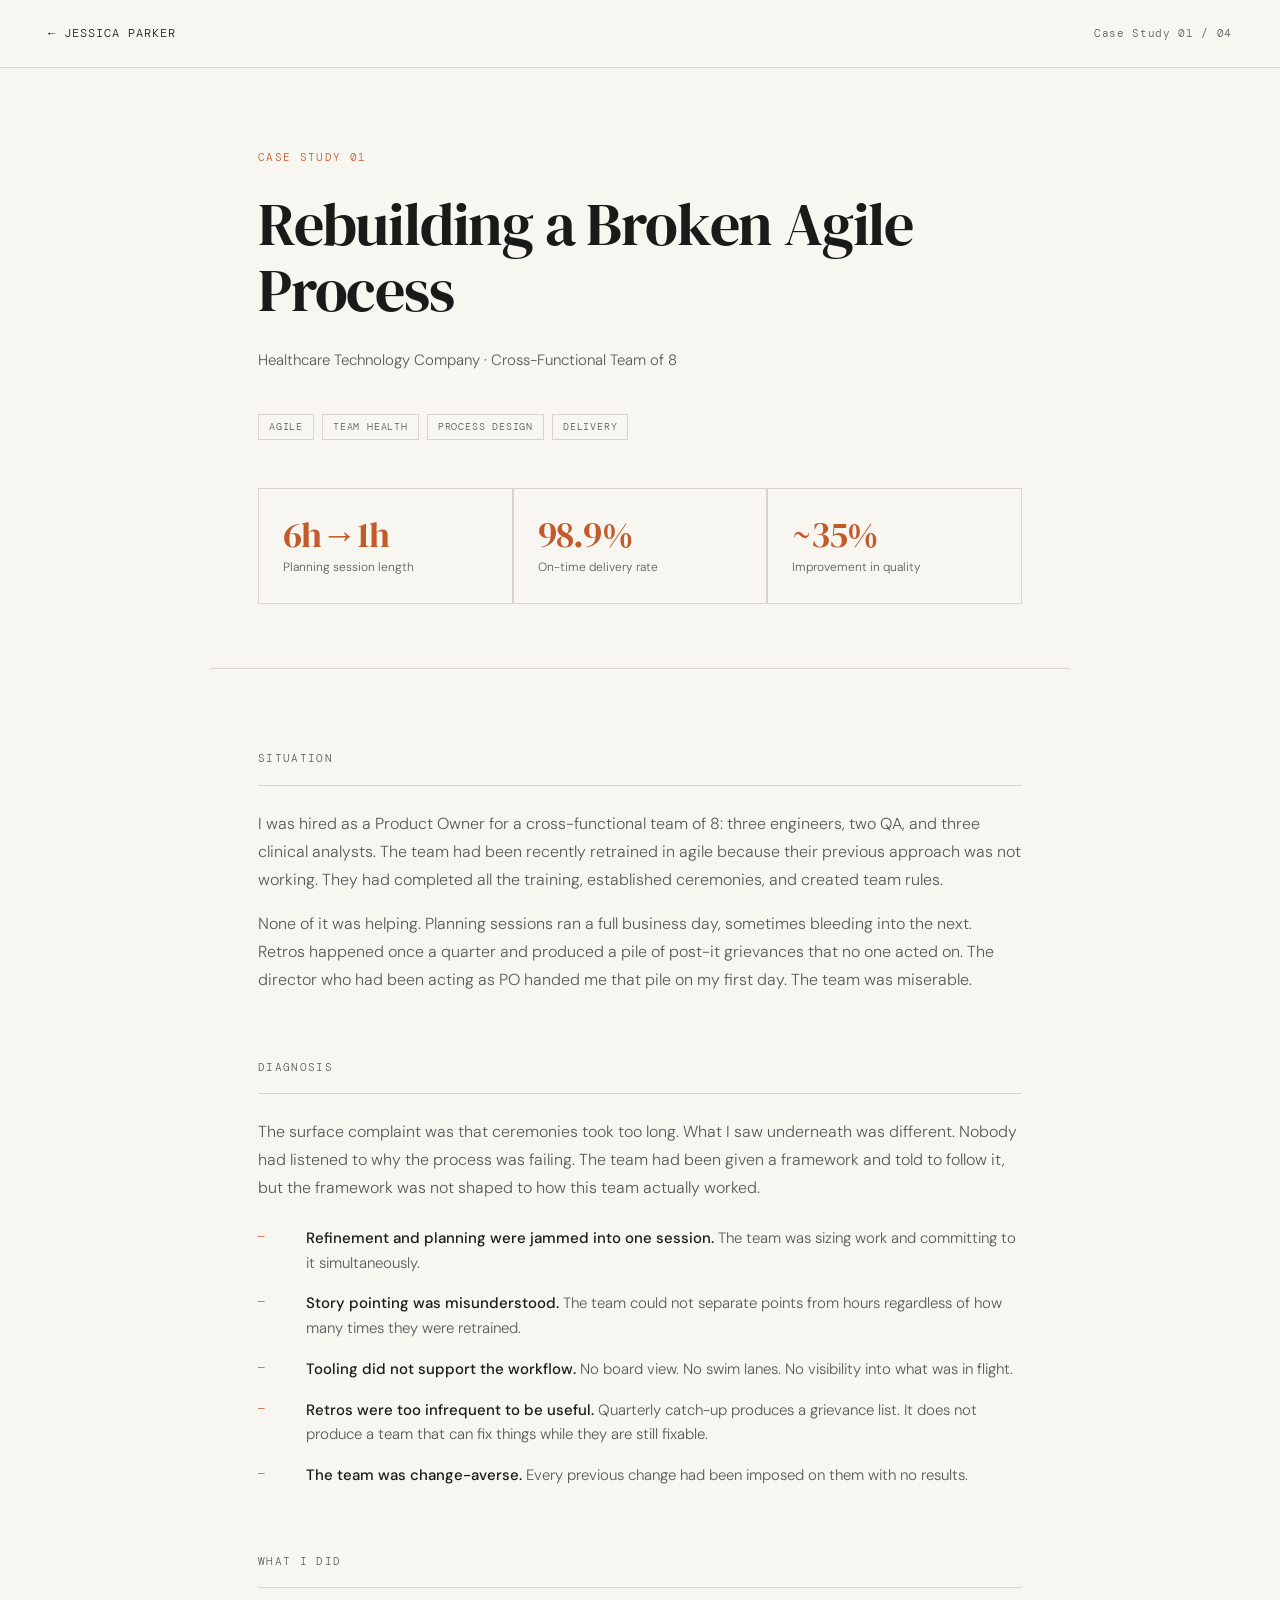
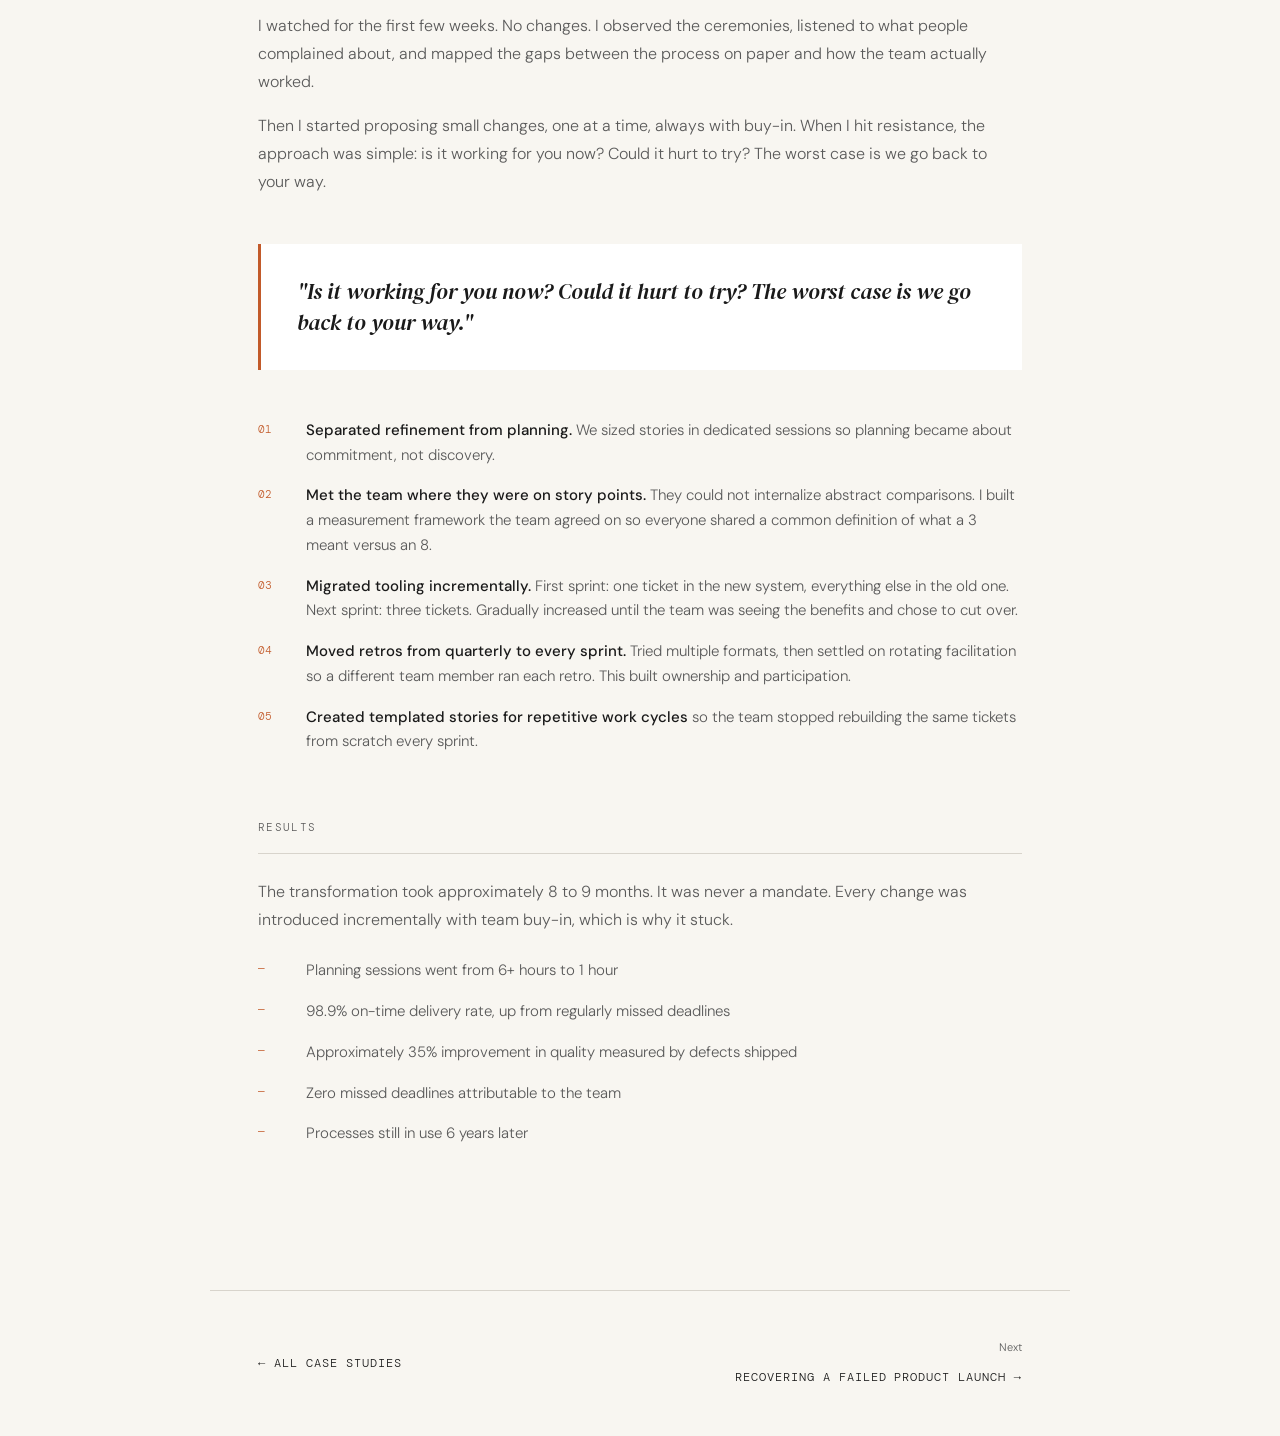
==== cases/agile.html @ 4a40141d "Rename agile.html to agile.html" ====
<!DOCTYPE html>
<html lang="en">
<head>
<meta charset="UTF-8">
<meta name="viewport" content="width=device-width, initial-scale=1.0">
<title>Rebuilding a Broken Agile Process — Jessica Parker</title>
<link rel="preconnect" href="https://fonts.googleapis.com">
<link href="https://fonts.googleapis.com/css2?family=DM+Serif+Display:ital@0;1&family=DM+Sans:wght@300;400;500&family=DM+Mono:wght@400;500&display=swap" rel="stylesheet">
<style>
  *, *::before, *::after { box-sizing: border-box; margin: 0; padding: 0; }
  :root {
    --ink: #1a1a1a;
    --ink-light: #5a5a5a;
    --paper: #f8f6f1;
    --rule: #d8d4cc;
    --accent: #c25a2a;
    --accent-light: #e8d4c8;
    --white: #ffffff;
  }
  html { font-size: 16px; scroll-behavior: smooth; }
  body { background: var(--paper); color: var(--ink); font-family: 'DM Sans', sans-serif; font-weight: 300; line-height: 1.6; -webkit-font-smoothing: antialiased; }

  nav {
    padding: 24px 48px;
    border-bottom: 1px solid var(--rule);
    display: flex;
    justify-content: space-between;
    align-items: center;
  }
  .nav-home {
    font-family: 'DM Mono', monospace;
    font-size: 12px;
    letter-spacing: 0.08em;
    text-transform: uppercase;
    color: var(--ink);
    text-decoration: none;
  }
  .nav-home:hover { color: var(--accent); }
  .nav-label {
    font-family: 'DM Mono', monospace;
    font-size: 11px;
    color: var(--ink-light);
    letter-spacing: 0.06em;
  }

  .case-header {
    max-width: 860px;
    margin: 0 auto;
    padding: 80px 48px 64px;
    border-bottom: 1px solid var(--rule);
  }
  .case-eyebrow {
    font-family: 'DM Mono', monospace;
    font-size: 11px;
    letter-spacing: 0.12em;
    text-transform: uppercase;
    color: var(--accent);
    margin-bottom: 24px;
  }
  h1 {
    font-family: 'DM Serif Display', serif;
    font-size: clamp(36px, 5vw, 60px);
    font-weight: 400;
    line-height: 1.1;
    letter-spacing: -0.02em;
    margin-bottom: 24px;
  }
  .case-context-line {
    font-size: 15px;
    color: var(--ink-light);
    margin-bottom: 40px;
  }
  .case-tags {
    display: flex;
    flex-wrap: wrap;
    gap: 8px;
    margin-bottom: 48px;
  }
  .tag {
    font-family: 'DM Mono', monospace;
    font-size: 10px;
    letter-spacing: 0.08em;
    text-transform: uppercase;
    padding: 4px 10px;
    border: 1px solid var(--rule);
    color: var(--ink-light);
  }
  .case-results-bar {
    display: grid;
    grid-template-columns: repeat(3, 1fr);
    gap: 2px;
    background: var(--rule);
    border: 1px solid var(--rule);
  }
  .result-item {
    background: var(--paper);
    padding: 28px 24px;
  }
  .result-number {
    font-family: 'DM Serif Display', serif;
    font-size: 36px;
    color: var(--accent);
    line-height: 1;
    margin-bottom: 6px;
    letter-spacing: -0.02em;
  }
  .result-label {
    font-size: 12px;
    color: var(--ink-light);
    line-height: 1.4;
  }

  .case-body {
    max-width: 860px;
    margin: 0 auto;
    padding: 80px 48px;
  }
  .case-section {
    margin-bottom: 64px;
  }
  .section-label {
    font-family: 'DM Mono', monospace;
    font-size: 11px;
    letter-spacing: 0.12em;
    text-transform: uppercase;
    color: var(--ink-light);
    margin-bottom: 24px;
    padding-bottom: 16px;
    border-bottom: 1px solid var(--rule);
  }
  h2 {
    font-family: 'DM Serif Display', serif;
    font-size: 28px;
    font-weight: 400;
    line-height: 1.2;
    letter-spacing: -0.01em;
    margin-bottom: 20px;
  }
  p { font-size: 16px; line-height: 1.75; color: var(--ink-light); }
  p + p { margin-top: 16px; }
  p strong { color: var(--ink); font-weight: 500; }

  .action-list {
    margin-top: 24px;
    display: flex;
    flex-direction: column;
    gap: 16px;
  }
  .action-item {
    display: grid;
    grid-template-columns: 32px 1fr;
    gap: 16px;
    align-items: start;
  }
  .action-marker {
    font-family: 'DM Mono', monospace;
    font-size: 11px;
    color: var(--accent);
    padding-top: 3px;
  }
  .action-text {
    font-size: 15px;
    line-height: 1.65;
    color: var(--ink-light);
  }
  .action-text strong { color: var(--ink); font-weight: 500; }

  .pullquote {
    margin: 48px 0;
    padding: 32px 36px;
    border-left: 3px solid var(--accent);
    background: var(--white);
  }
  .pullquote p {
    font-family: 'DM Serif Display', serif;
    font-size: 22px;
    font-weight: 400;
    line-height: 1.4;
    color: var(--ink);
    font-style: italic;
  }

  .nav-footer {
    border-top: 1px solid var(--rule);
    padding: 48px;
    max-width: 860px;
    margin: 0 auto;
    display: flex;
    justify-content: space-between;
    align-items: center;
    flex-wrap: wrap;
    gap: 24px;
  }
  .nav-footer a {
    font-family: 'DM Mono', monospace;
    font-size: 12px;
    letter-spacing: 0.08em;
    text-transform: uppercase;
    color: var(--ink);
    text-decoration: none;
  }
  .nav-footer a:hover { color: var(--accent); }
  .nav-next { text-align: right; }
  .nav-next-label { font-size: 11px; color: var(--ink-light); display: block; margin-bottom: 6px; }

  @media (max-width: 768px) {
    nav, .case-header, .case-body, .nav-footer { padding-left: 24px; padding-right: 24px; }
    .case-results-bar { grid-template-columns: 1fr; }
  }
</style>
</head>
<body>

<nav>
  <a href="../index.html" class="nav-home">← Jessica Parker</a>
  <span class="nav-label">Case Study 01 / 04</span>
</nav>

<div class="case-header">
  <p class="case-eyebrow">Case Study 01</p>
  <h1>Rebuilding a Broken Agile Process</h1>
  <p class="case-context-line">Healthcare Technology Company · Cross-Functional Team of 8</p>
  <div class="case-tags">
    <span class="tag">Agile</span>
    <span class="tag">Team Health</span>
    <span class="tag">Process Design</span>
    <span class="tag">Delivery</span>
  </div>
  <div class="case-results-bar">
    <div class="result-item">
      <div class="result-number">6h→1h</div>
      <div class="result-label">Planning session length</div>
    </div>
    <div class="result-item">
      <div class="result-number">98.9%</div>
      <div class="result-label">On-time delivery rate</div>
    </div>
    <div class="result-item">
      <div class="result-number">~35%</div>
      <div class="result-label">Improvement in quality</div>
    </div>
  </div>
</div>

<div class="case-body">

  <div class="case-section">
    <p class="section-label">Situation</p>
    <p>I was hired as a Product Owner for a cross-functional team of 8: three engineers, two QA, and three clinical analysts. The team had been recently retrained in agile because their previous approach was not working. They had completed all the training, established ceremonies, and created team rules.</p>
    <p>None of it was helping. Planning sessions ran a full business day, sometimes bleeding into the next. Retros happened once a quarter and produced a pile of post-it grievances that no one acted on. The director who had been acting as PO handed me that pile on my first day. The team was miserable.</p>
  </div>

  <div class="case-section">
    <p class="section-label">Diagnosis</p>
    <p>The surface complaint was that ceremonies took too long. What I saw underneath was different. Nobody had listened to why the process was failing. The team had been given a framework and told to follow it, but the framework was not shaped to how this team actually worked.</p>
    <div class="action-list">
      <div class="action-item">
        <span class="action-marker">—</span>
        <span class="action-text"><strong>Refinement and planning were jammed into one session.</strong> The team was sizing work and committing to it simultaneously.</span>
      </div>
      <div class="action-item">
        <span class="action-marker">—</span>
        <span class="action-text"><strong>Story pointing was misunderstood.</strong> The team could not separate points from hours regardless of how many times they were retrained.</span>
      </div>
      <div class="action-item">
        <span class="action-marker">—</span>
        <span class="action-text"><strong>Tooling did not support the workflow.</strong> No board view. No swim lanes. No visibility into what was in flight.</span>
      </div>
      <div class="action-item">
        <span class="action-marker">—</span>
        <span class="action-text"><strong>Retros were too infrequent to be useful.</strong> Quarterly catch-up produces a grievance list. It does not produce a team that can fix things while they are still fixable.</span>
      </div>
      <div class="action-item">
        <span class="action-marker">—</span>
        <span class="action-text"><strong>The team was change-averse.</strong> Every previous change had been imposed on them with no results.</span>
      </div>
    </div>
  </div>

  <div class="case-section">
    <p class="section-label">What I Did</p>
    <p>I watched for the first few weeks. No changes. I observed the ceremonies, listened to what people complained about, and mapped the gaps between the process on paper and how the team actually worked.</p>
    <p>Then I started proposing small changes, one at a time, always with buy-in. When I hit resistance, the approach was simple: is it working for you now? Could it hurt to try? The worst case is we go back to your way.</p>

    <div class="pullquote">
      <p>"Is it working for you now? Could it hurt to try? The worst case is we go back to your way."</p>
    </div>

    <div class="action-list">
      <div class="action-item">
        <span class="action-marker">01</span>
        <span class="action-text"><strong>Separated refinement from planning.</strong> We sized stories in dedicated sessions so planning became about commitment, not discovery.</span>
      </div>
      <div class="action-item">
        <span class="action-marker">02</span>
        <span class="action-text"><strong>Met the team where they were on story points.</strong> They could not internalize abstract comparisons. I built a measurement framework the team agreed on so everyone shared a common definition of what a 3 meant versus an 8.</span>
      </div>
      <div class="action-item">
        <span class="action-marker">03</span>
        <span class="action-text"><strong>Migrated tooling incrementally.</strong> First sprint: one ticket in the new system, everything else in the old one. Next sprint: three tickets. Gradually increased until the team was seeing the benefits and chose to cut over.</span>
      </div>
      <div class="action-item">
        <span class="action-marker">04</span>
        <span class="action-text"><strong>Moved retros from quarterly to every sprint.</strong> Tried multiple formats, then settled on rotating facilitation so a different team member ran each retro. This built ownership and participation.</span>
      </div>
      <div class="action-item">
        <span class="action-marker">05</span>
        <span class="action-text"><strong>Created templated stories for repetitive work cycles</strong> so the team stopped rebuilding the same tickets from scratch every sprint.</span>
      </div>
    </div>
  </div>

  <div class="case-section">
    <p class="section-label">Results</p>
    <p>The transformation took approximately 8 to 9 months. It was never a mandate. Every change was introduced incrementally with team buy-in, which is why it stuck.</p>
    <div class="action-list">
      <div class="action-item">
        <span class="action-marker">—</span>
        <span class="action-text">Planning sessions went from 6+ hours to 1 hour</span>
      </div>
      <div class="action-item">
        <span class="action-marker">—</span>
        <span class="action-text">98.9% on-time delivery rate, up from regularly missed deadlines</span>
      </div>
      <div class="action-item">
        <span class="action-marker">—</span>
        <span class="action-text">Approximately 35% improvement in quality measured by defects shipped</span>
      </div>
      <div class="action-item">
        <span class="action-marker">—</span>
        <span class="action-text">Zero missed deadlines attributable to the team</span>
      </div>
      <div class="action-item">
        <span class="action-marker">—</span>
        <span class="action-text">Processes still in use 6 years later</span>
      </div>
    </div>
  </div>

</div>

<div class="nav-footer">
  <a href="../index.html">← All Case Studies</a>
  <div class="nav-next">
    <span class="nav-next-label">Next</span>
    <a href="launch.html">Recovering a Failed Product Launch →</a>
  </div>
</div>

</body>
</html>
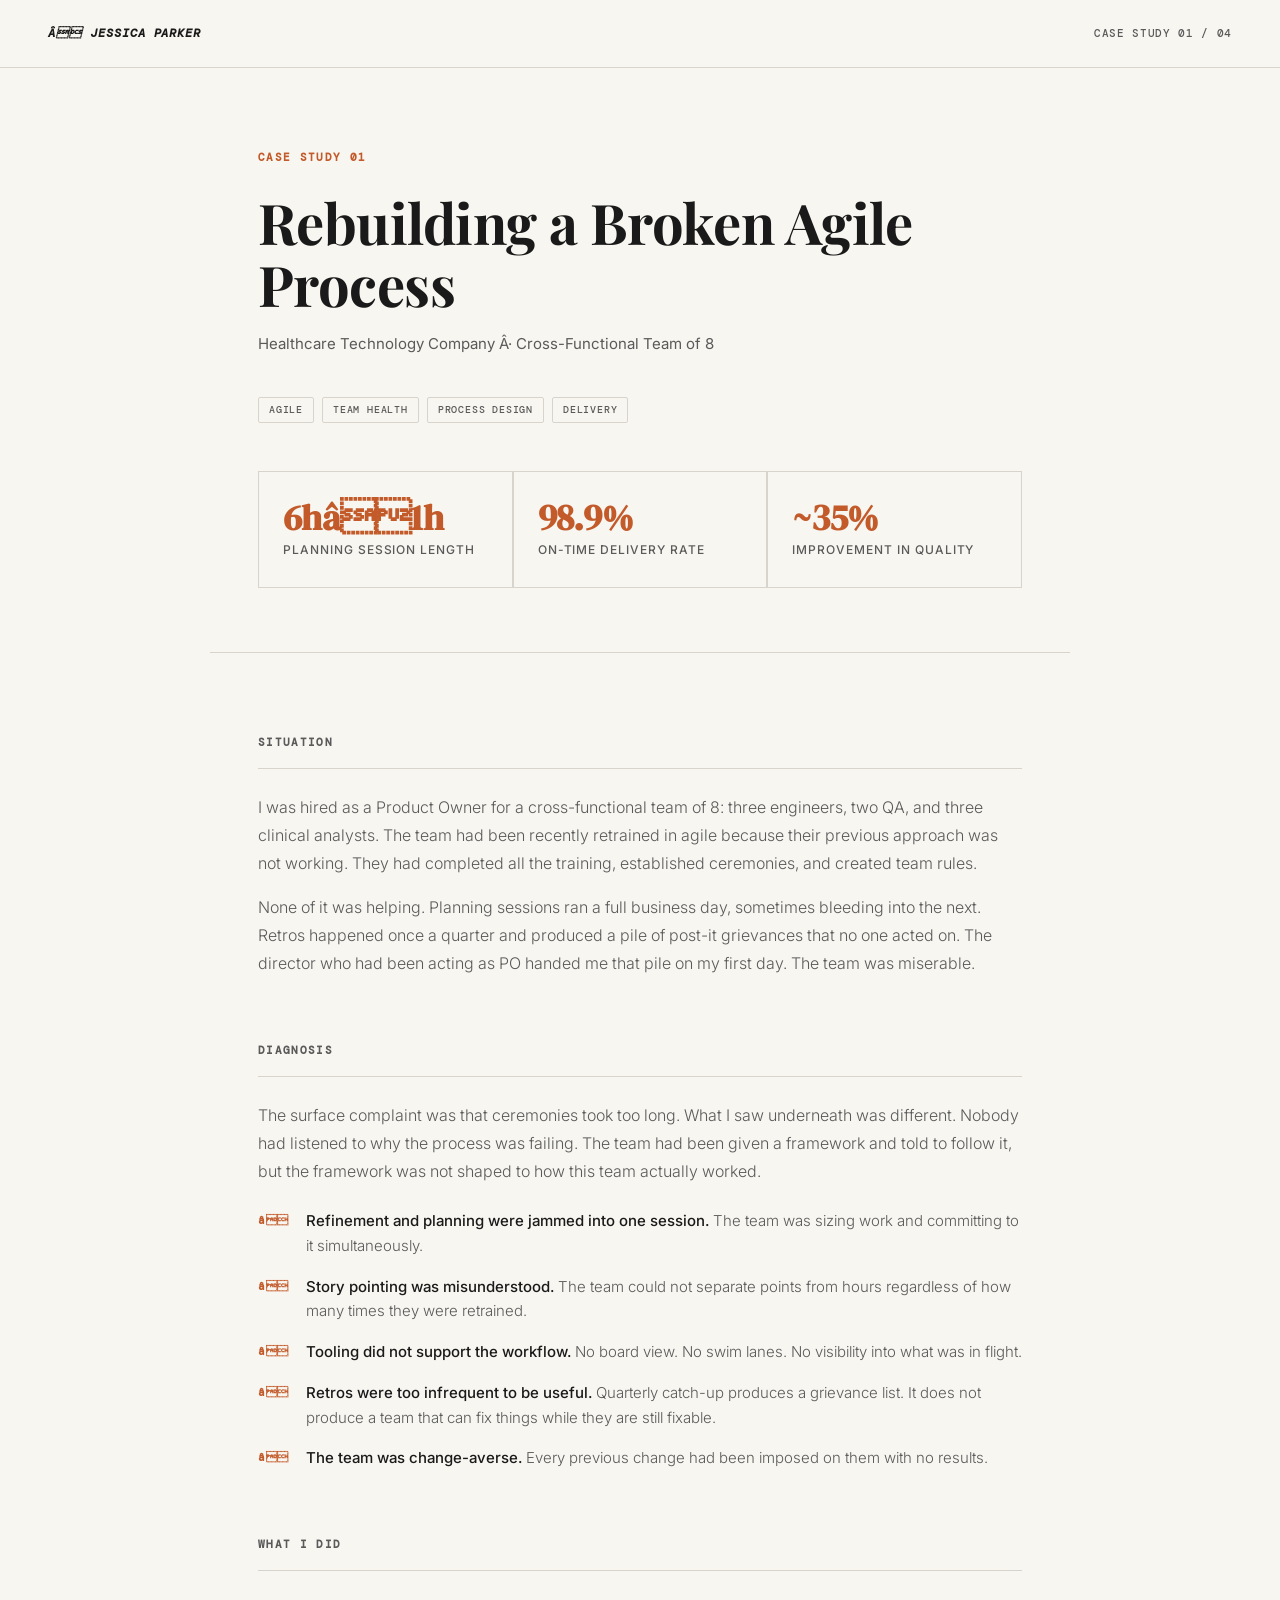
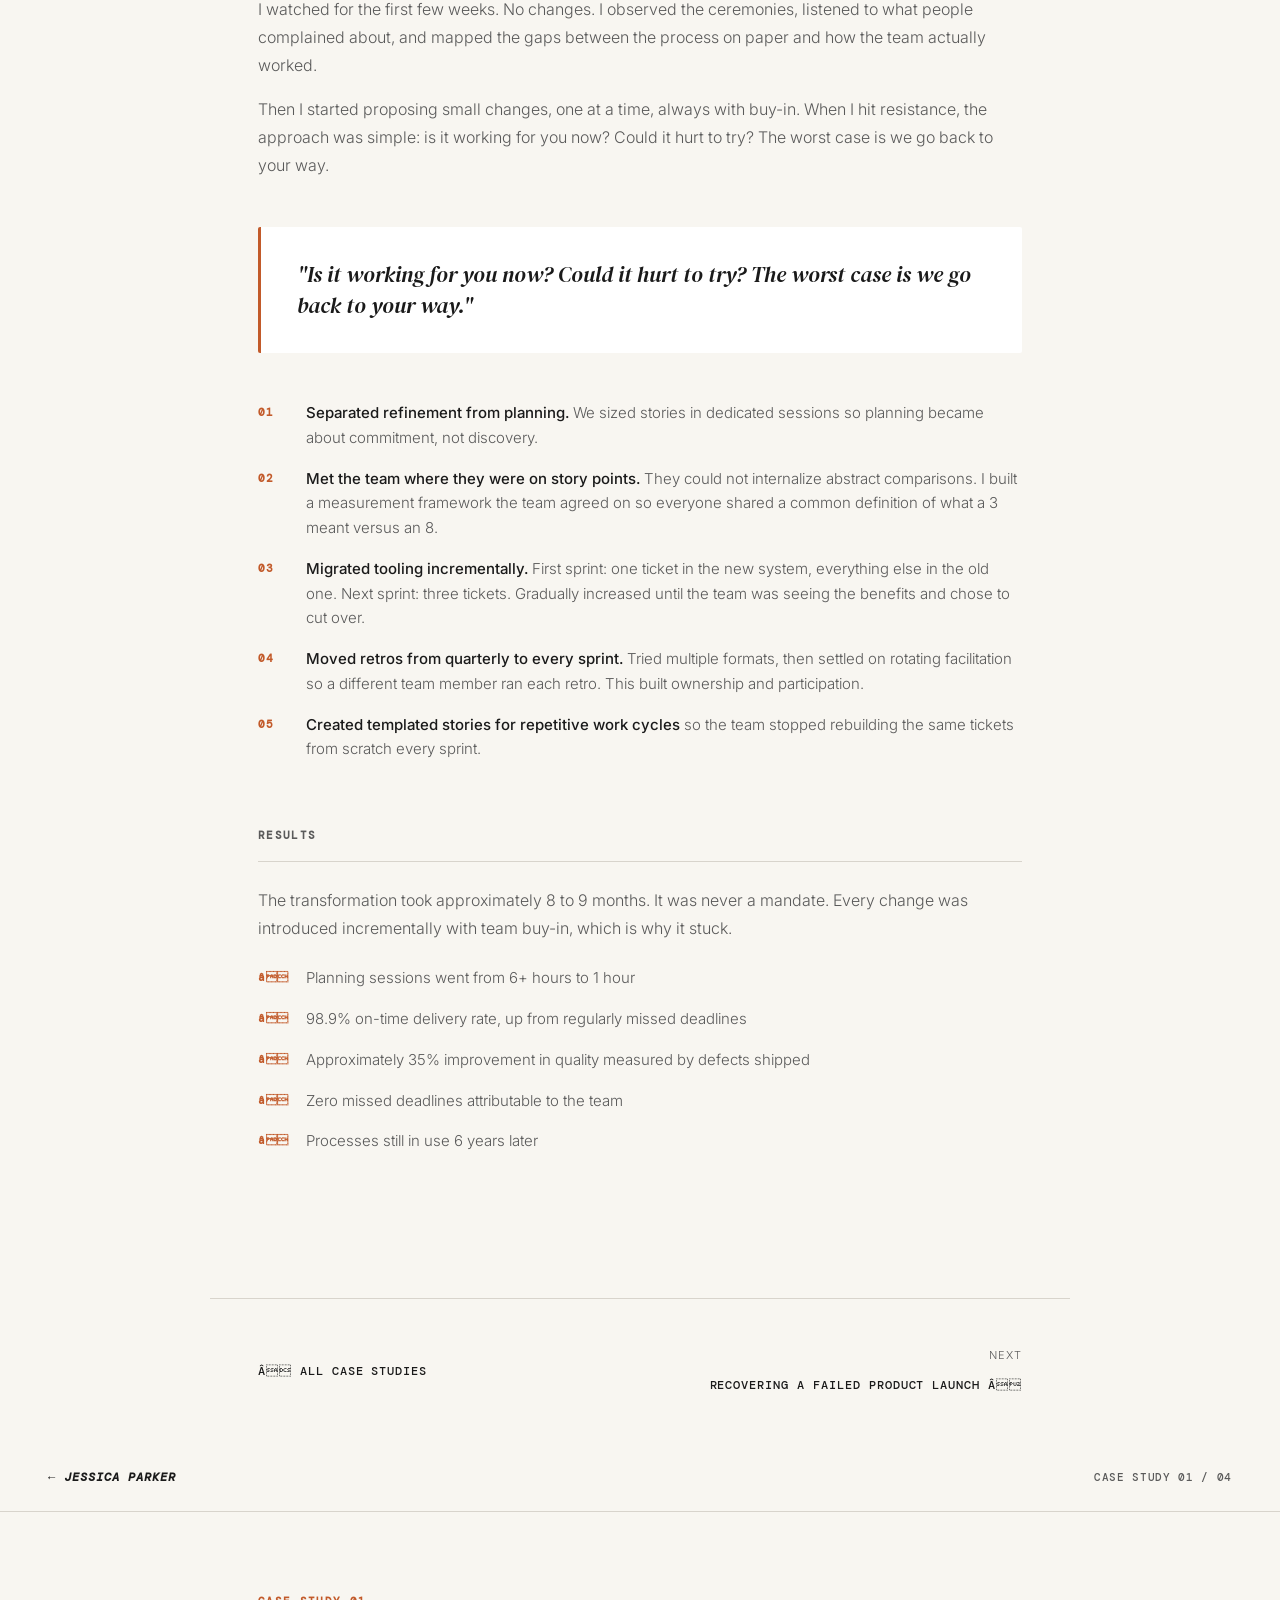
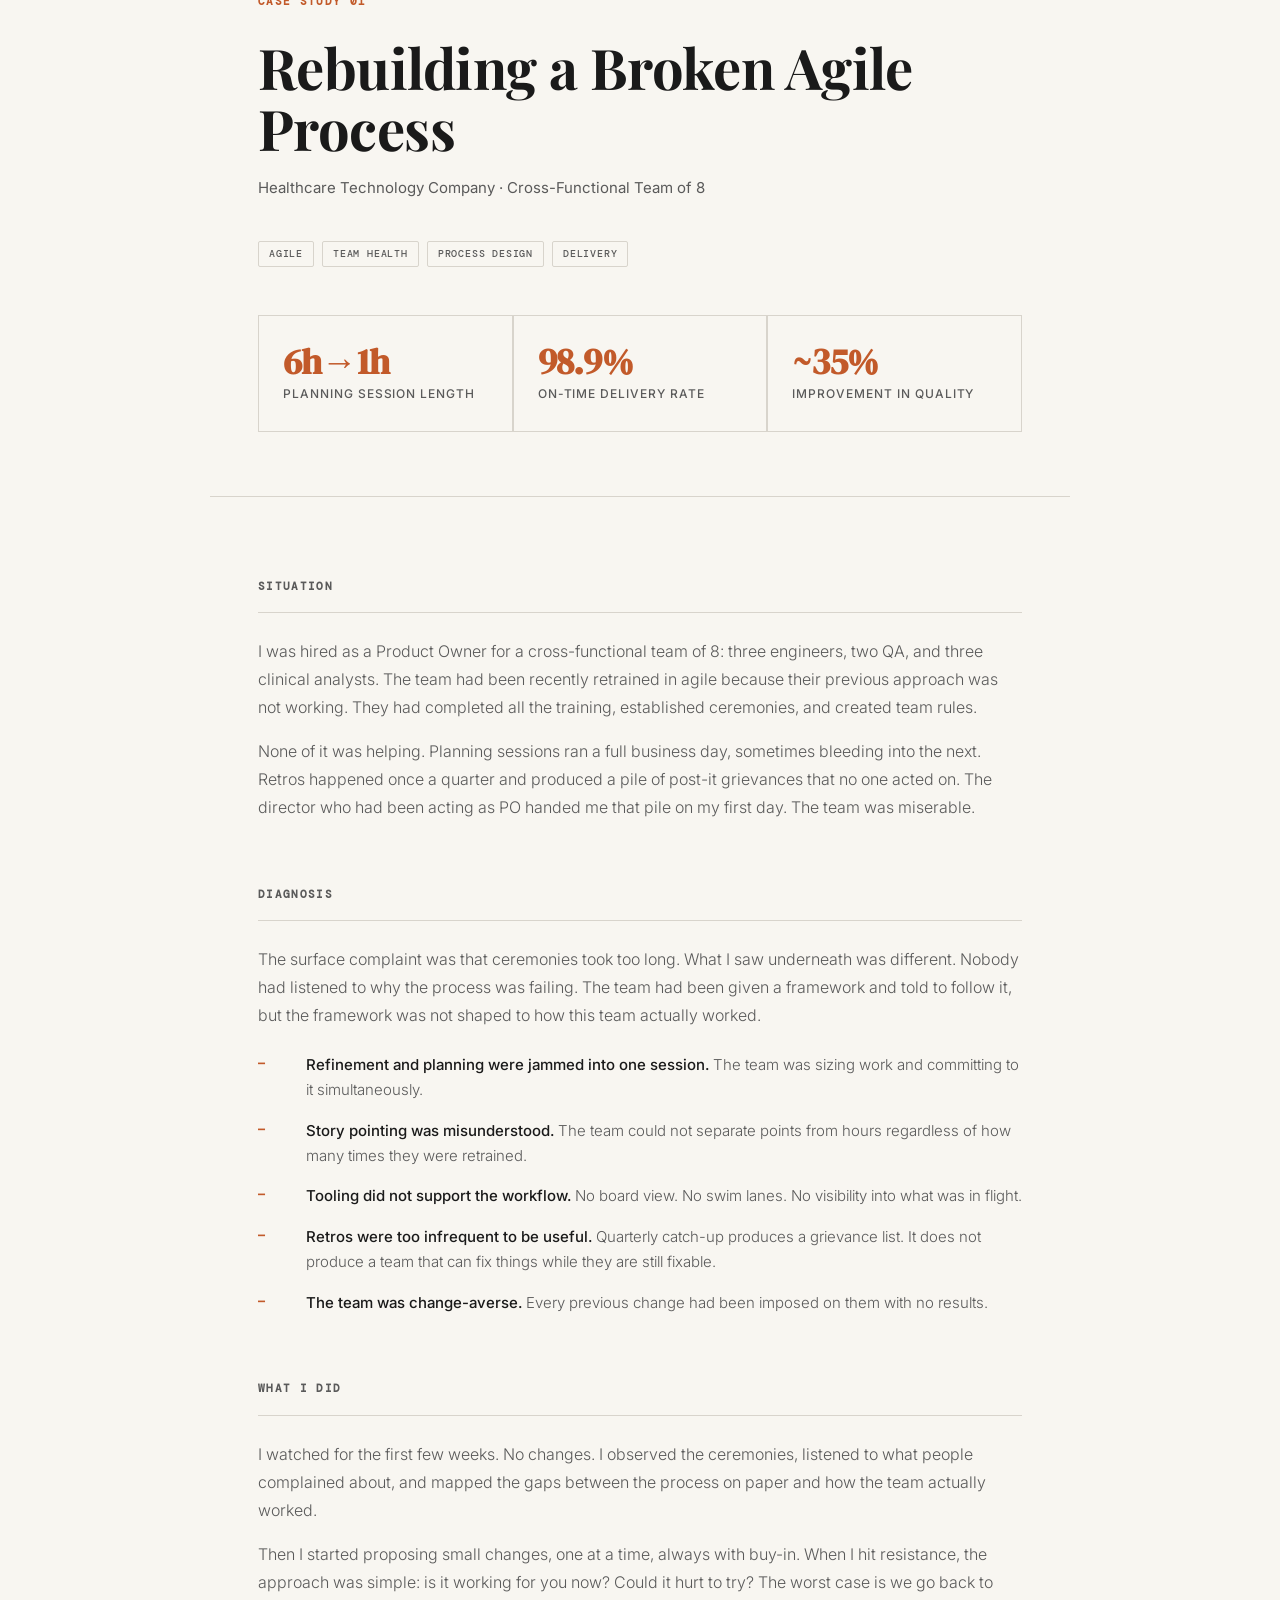
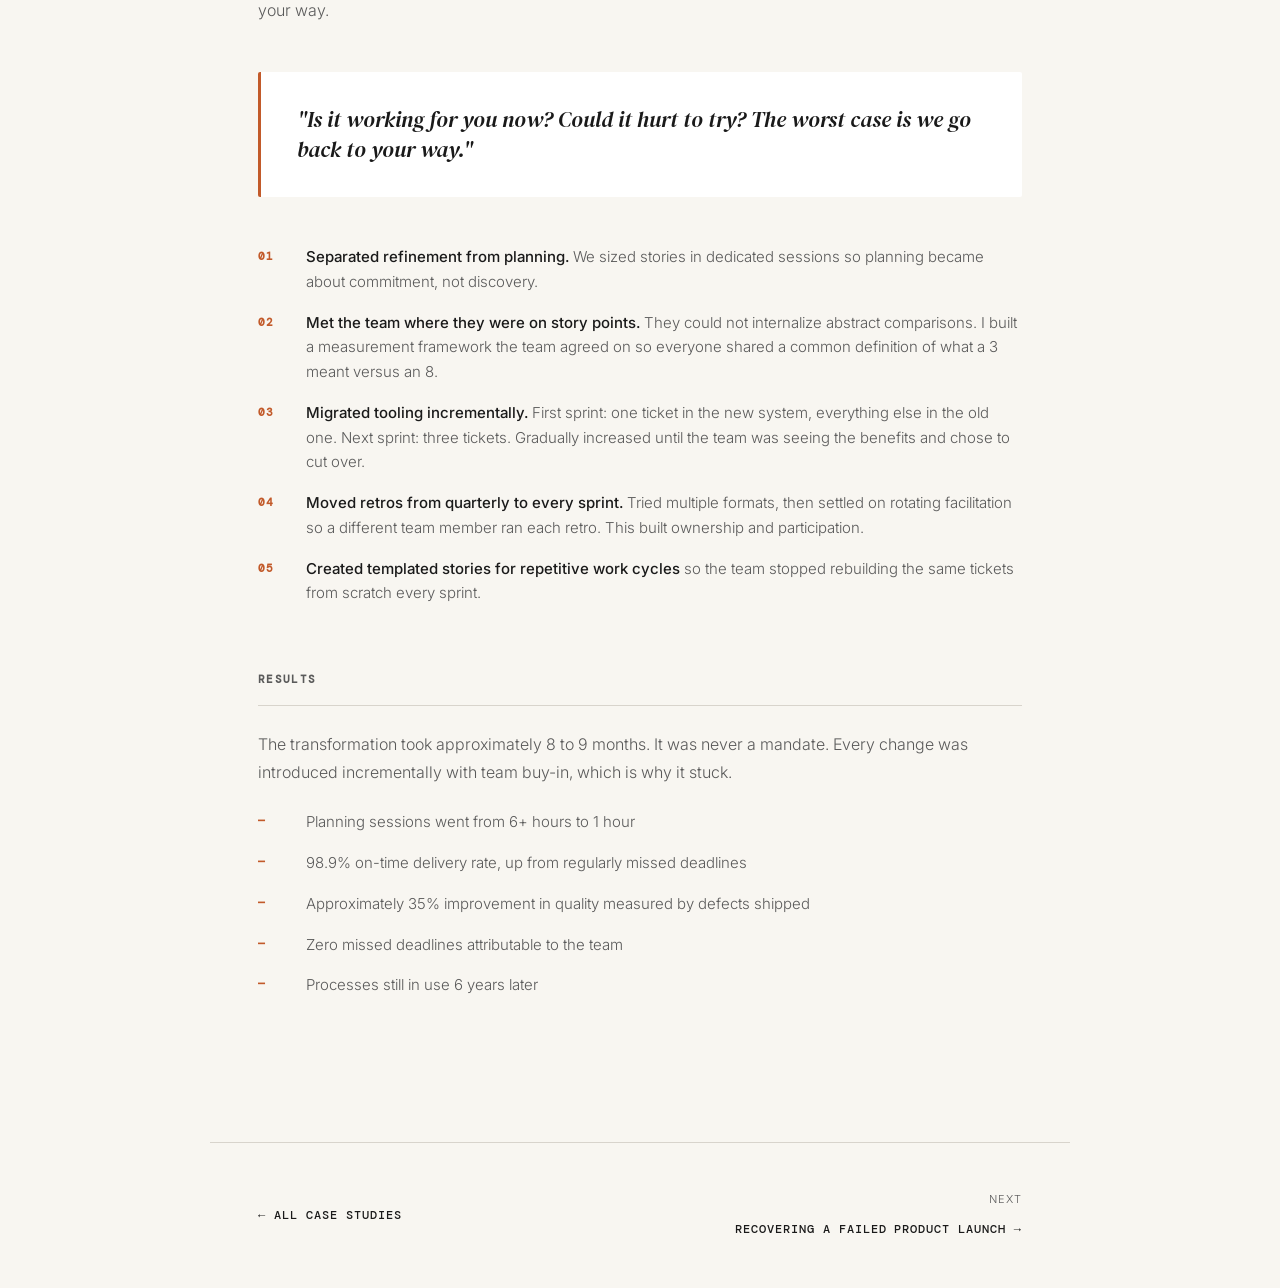
==== commit 4267bd42: "Link cases/agile.html to shared style.css Updated the agile case study HTML with new content and str" ====
--- a/cases/agile.html
+++ b/cases/agile.html
@@ -1,3 +1,154 @@
+<!DOCTYPE html>
+<html lang="en">
+<head>
+<meta charset="UTF-8">
+<meta name="viewport" content="width=device-width, initial-scale=1.0">
+<title>Rebuilding a Broken Agile Process â Jessica Parker</title>
+<link rel="preconnect" href="https://fonts.googleapis.com">
+<link rel="stylesheet" href="https://fonts.googleapis.com/css2?family=Playfair+Display:ital,wght@0,400;0,500;0,600;0,700;0,800;1,400;1,700&family=Inter:wght@300;400;500;600&family=DM+Mono:wght@400;500&display=swap">
+<link rel="stylesheet" href="../style.css">
+
+</head>
+<body>
+
+<nav>
+  <a href="../index.html" class="nav-home">â Jessica Parker</a>
+  <span class="nav-label">Case Study 01 / 04</span>
+</nav>
+
+<div class="case-header">
+  <p class="case-eyebrow">Case Study 01</p>
+  <h1>Rebuilding a Broken Agile Process</h1>
+  <p class="case-context-line">Healthcare Technology Company Â· Cross-Functional Team of 8</p>
+  <div class="case-tags">
+    <span class="tag">Agile</span>
+    <span class="tag">Team Health</span>
+    <span class="tag">Process Design</span>
+    <span class="tag">Delivery</span>
+  </div>
+  <div class="case-results-bar">
+    <div class="result-item">
+      <div class="result-number">6hâ1h</div>
+      <div class="result-label">Planning session length</div>
+    </div>
+    <div class="result-item">
+      <div class="result-number">98.9%</div>
+      <div class="result-label">On-time delivery rate</div>
+    </div>
+    <div class="result-item">
+      <div class="result-number">~35%</div>
+      <div class="result-label">Improvement in quality</div>
+    </div>
+  </div>
+</div>
+
+<div class="case-body">
+
+  <div class="case-section">
+    <p class="section-label">Situation</p>
+    <p>I was hired as a Product Owner for a cross-functional team of 8: three engineers, two QA, and three clinical analysts. The team had been recently retrained in agile because their previous approach was not working. They had completed all the training, established ceremonies, and created team rules.</p>
+    <p>None of it was helping. Planning sessions ran a full business day, sometimes bleeding into the next. Retros happened once a quarter and produced a pile of post-it grievances that no one acted on. The director who had been acting as PO handed me that pile on my first day. The team was miserable.</p>
+  </div>
+
+  <div class="case-section">
+    <p class="section-label">Diagnosis</p>
+    <p>The surface complaint was that ceremonies took too long. What I saw underneath was different. Nobody had listened to why the process was failing. The team had been given a framework and told to follow it, but the framework was not shaped to how this team actually worked.</p>
+    <div class="action-list">
+      <div class="action-item">
+        <span class="action-marker">â</span>
+        <span class="action-text"><strong>Refinement and planning were jammed into one session.</strong> The team was sizing work and committing to it simultaneously.</span>
+      </div>
+      <div class="action-item">
+        <span class="action-marker">â</span>
+        <span class="action-text"><strong>Story pointing was misunderstood.</strong> The team could not separate points from hours regardless of how many times they were retrained.</span>
+      </div>
+      <div class="action-item">
+        <span class="action-marker">â</span>
+        <span class="action-text"><strong>Tooling did not support the workflow.</strong> No board view. No swim lanes. No visibility into what was in flight.</span>
+      </div>
+      <div class="action-item">
+        <span class="action-marker">â</span>
+        <span class="action-text"><strong>Retros were too infrequent to be useful.</strong> Quarterly catch-up produces a grievance list. It does not produce a team that can fix things while they are still fixable.</span>
+      </div>
+      <div class="action-item">
+        <span class="action-marker">â</span>
+        <span class="action-text"><strong>The team was change-averse.</strong> Every previous change had been imposed on them with no results.</span>
+      </div>
+    </div>
+  </div>
+
+  <div class="case-section">
+    <p class="section-label">What I Did</p>
+    <p>I watched for the first few weeks. No changes. I observed the ceremonies, listened to what people complained about, and mapped the gaps between the process on paper and how the team actually worked.</p>
+    <p>Then I started proposing small changes, one at a time, always with buy-in. When I hit resistance, the approach was simple: is it working for you now? Could it hurt to try? The worst case is we go back to your way.</p>
+
+    <div class="pullquote">
+      <p>"Is it working for you now? Could it hurt to try? The worst case is we go back to your way."</p>
+    </div>
+
+    <div class="action-list">
+      <div class="action-item">
+        <span class="action-marker">01</span>
+        <span class="action-text"><strong>Separated refinement from planning.</strong> We sized stories in dedicated sessions so planning became about commitment, not discovery.</span>
+      </div>
+      <div class="action-item">
+        <span class="action-marker">02</span>
+        <span class="action-text"><strong>Met the team where they were on story points.</strong> They could not internalize abstract comparisons. I built a measurement framework the team agreed on so everyone shared a common definition of what a 3 meant versus an 8.</span>
+      </div>
+      <div class="action-item">
+        <span class="action-marker">03</span>
+        <span class="action-text"><strong>Migrated tooling incrementally.</strong> First sprint: one ticket in the new system, everything else in the old one. Next sprint: three tickets. Gradually increased until the team was seeing the benefits and chose to cut over.</span>
+      </div>
+      <div class="action-item">
+        <span class="action-marker">04</span>
+        <span class="action-text"><strong>Moved retros from quarterly to every sprint.</strong> Tried multiple formats, then settled on rotating facilitation so a different team member ran each retro. This built ownership and participation.</span>
+      </div>
+      <div class="action-item">
+        <span class="action-marker">05</span>
+        <span class="action-text"><strong>Created templated stories for repetitive work cycles</strong> so the team stopped rebuilding the same tickets from scratch every sprint.</span>
+      </div>
+    </div>
+  </div>
+
+  <div class="case-section">
+    <p class="section-label">Results</p>
+    <p>The transformation took approximately 8 to 9 months. It was never a mandate. Every change was introduced incrementally with team buy-in, which is why it stuck.</p>
+    <div class="action-list">
+      <div class="action-item">
+        <span class="action-marker">â</span>
+        <span class="action-text">Planning sessions went from 6+ hours to 1 hour</span>
+      </div>
+      <div class="action-item">
+        <span class="action-marker">â</span>
+        <span class="action-text">98.9% on-time delivery rate, up from regularly missed deadlines</span>
+      </div>
+      <div class="action-item">
+        <span class="action-marker">â</span>
+        <span class="action-text">Approximately 35% improvement in quality measured by defects shipped</span>
+      </div>
+      <div class="action-item">
+        <span class="action-marker">â</span>
+        <span class="action-text">Zero missed deadlines attributable to the team</span>
+      </div>
+      <div class="action-item">
+        <span class="action-marker">â</span>
+        <span class="action-text">Processes still in use 6 years later</span>
+      </div>
+    </div>
+  </div>
+
+</div>
+
+<div class="nav-footer">
+  <a href="../index.html">â All Case Studies</a>
+  <div class="nav-next">
+    <span class="nav-next-label">Next</span>
+    <a href="launch.html">Recovering a Failed Product Launch â</a>
+  </div>
+</div>
+
+</body>
+</html>
 <!DOCTYPE html>
 <html lang="en">
 <head>
--- a/style.css
+++ b/style.css
@@ -0,0 +1,354 @@
+/* ================================================
+   Jessica Parker Portfolio — Shared Stylesheet
+   Styled to match jparkerpm.com
+   ================================================ */
+
+*, *::before, *::after { box-sizing: border-box; margin: 0; padding: 0; }
+
+:root {
+  --font-heading: 'Playfair Display', serif;
+  --font-body: 'Inter', sans-serif;
+  --font-mono: 'DM Mono', monospace;
+  --ink: hsl(20, 28%, 13%);
+  --ink-light: hsl(25, 18%, 38%);
+  --paper: hsl(36, 55%, 96%);
+  --card: hsl(38, 50%, 94%);
+  --rule: hsl(30, 28%, 80%);
+  --accent: hsl(16, 88%, 52%);
+  --accent-light: hsl(34, 42%, 91%);
+  --white: hsl(38, 60%, 98%);
+}
+
+html { font-size: 16px; scroll-behavior: smooth; }
+
+body {
+  background-color: var(--paper);
+  background-image:
+    radial-gradient(80% 60% at 15% 0%, rgba(240, 82, 25, 0.08), transparent 60%),
+    radial-gradient(70% 50% at 100% 30%, rgba(235, 208, 173, 0.35), transparent 65%),
+    radial-gradient(60% 40% at 50% 100%, rgba(201, 171, 156, 0.18), transparent 70%);
+  background-attachment: fixed;
+  color: var(--ink);
+  font-family: var(--font-body);
+  font-weight: 400;
+  line-height: 1.6;
+  -webkit-font-smoothing: antialiased;
+}
+
+/* ---- NAVIGATION ---- */
+nav {
+  padding: 24px 48px;
+  border-bottom: 1px solid var(--rule);
+  display: flex;
+  justify-content: space-between;
+  align-items: center;
+}
+
+.nav-home {
+  font-family: var(--font-heading);
+  font-size: 1rem;
+  font-weight: 700;
+  font-style: italic;
+  color: var(--ink);
+  text-decoration: none;
+  letter-spacing: -0.01em;
+  transition: color 0.15s ease;
+}
+
+.nav-home:hover { color: var(--accent); }
+
+.nav-label {
+  font-family: var(--font-body);
+  font-size: 11px;
+  color: var(--ink-light);
+  letter-spacing: 0.08em;
+  text-transform: uppercase;
+  font-weight: 500;
+}
+
+/* ---- CASE STUDY PAGES ---- */
+.case-header {
+  max-width: 860px;
+  margin: 0 auto;
+  padding: 80px 48px 64px;
+  border-bottom: 1px solid var(--rule);
+}
+
+.case-eyebrow {
+  font-family: var(--font-body);
+  font-size: 11px;
+  letter-spacing: 0.14em;
+  text-transform: uppercase;
+  color: var(--accent);
+  font-weight: 600;
+  margin-bottom: 20px;
+}
+
+.case-header h1 {
+  font-family: var(--font-heading);
+  font-size: clamp(32px, 5vw, 56px);
+  font-weight: 700;
+  line-height: 1.1;
+  letter-spacing: -0.01em;
+  color: var(--ink);
+  margin-bottom: 16px;
+}
+
+.case-context-line {
+  font-family: var(--font-body);
+  font-size: 14px;
+  color: var(--ink-light);
+  margin-bottom: 24px;
+  font-weight: 400;
+}
+
+.case-tags {
+  display: flex;
+  flex-wrap: wrap;
+  gap: 8px;
+  margin-bottom: 48px;
+}
+
+.tag {
+  font-family: var(--font-body);
+  font-size: 10px;
+  letter-spacing: 0.1em;
+  text-transform: uppercase;
+  border: 1px solid var(--rule);
+  color: var(--ink-light);
+  padding: 4px 10px;
+  border-radius: 2px;
+  font-weight: 500;
+  background: transparent;
+}
+
+.case-results-bar {
+  display: grid;
+  grid-template-columns: repeat(auto-fit, minmax(140px, 1fr));
+  gap: 2px;
+  background: var(--rule);
+  border: 1px solid var(--rule);
+}
+
+.result-item { background: var(--card); padding: 24px 28px; }
+
+.result-number {
+  font-family: var(--font-heading);
+  font-size: 32px;
+  font-weight: 700;
+  color: var(--ink);
+  line-height: 1;
+  margin-bottom: 6px;
+  letter-spacing: -0.02em;
+}
+
+.result-label {
+  font-family: var(--font-body);
+  font-size: 11px;
+  color: var(--ink-light);
+  text-transform: uppercase;
+  letter-spacing: 0.08em;
+  line-height: 1.4;
+  font-weight: 500;
+}
+
+.case-body {
+  max-width: 860px;
+  margin: 0 auto;
+  padding: 80px 48px;
+}
+
+.case-section { margin-bottom: 64px; }
+
+.section-label {
+  font-family: var(--font-body);
+  font-size: 11px;
+  letter-spacing: 0.12em;
+  text-transform: uppercase;
+  color: var(--accent);
+  font-weight: 600;
+  margin-bottom: 24px;
+  padding-bottom: 16px;
+  border-bottom: 1px solid var(--rule);
+}
+
+h2 {
+  font-family: var(--font-heading);
+  font-size: 28px;
+  font-weight: 700;
+  line-height: 1.2;
+  letter-spacing: -0.01em;
+  margin-bottom: 20px;
+  color: var(--ink);
+}
+
+p { font-size: 16px; line-height: 1.75; color: var(--ink-light); font-family: var(--font-body); }
+p + p { margin-top: 16px; }
+p strong { color: var(--ink); font-weight: 600; }
+
+.action-list { margin-top: 24px; display: flex; flex-direction: column; gap: 16px; }
+
+.action-item { display: grid; grid-template-columns: 32px 1fr; gap: 16px; align-items: start; }
+
+.action-marker {
+  font-family: var(--font-body);
+  font-size: 11px;
+  color: var(--accent);
+  font-weight: 700;
+  letter-spacing: 0.05em;
+  padding-top: 3px;
+}
+
+.action-text { font-size: 15px; line-height: 1.7; color: var(--ink-light); font-family: var(--font-body); }
+
+.tradeoff-box {
+  background: var(--card);
+  border: 1px solid var(--rule);
+  border-left: 3px solid var(--accent);
+  padding: 28px 32px;
+  margin-top: 24px;
+  border-radius: 2px;
+}
+
+.tradeoff-label {
+  font-family: var(--font-body);
+  font-size: 10px;
+  letter-spacing: 0.12em;
+  text-transform: uppercase;
+  color: var(--accent);
+  font-weight: 700;
+  margin-bottom: 10px;
+}
+
+.tradeoff-text { font-size: 15px; line-height: 1.7; color: var(--ink-light); font-family: var(--font-body); }
+
+.pullquote {
+  border-left: 3px solid var(--accent);
+  padding: 24px 32px;
+  margin: 32px 0;
+  background: var(--card);
+  border-radius: 2px;
+}
+
+.pullquote p {
+  font-family: var(--font-heading);
+  font-size: 22px;
+  font-weight: 400;
+  line-height: 1.4;
+  color: var(--ink);
+  font-style: italic;
+}
+
+/* ---- NOTES PAGES ---- */
+.note-header {
+  max-width: 720px;
+  margin: 0 auto;
+  padding: 80px 48px 64px;
+  border-bottom: 1px solid var(--rule);
+}
+
+.note-eyebrow {
+  font-family: var(--font-body);
+  font-size: 11px;
+  letter-spacing: 0.14em;
+  text-transform: uppercase;
+  color: var(--accent);
+  font-weight: 600;
+  margin-bottom: 20px;
+}
+
+.note-header h1 {
+  font-family: var(--font-heading);
+  font-size: clamp(28px, 4vw, 44px);
+  font-weight: 700;
+  line-height: 1.15;
+  letter-spacing: -0.01em;
+  color: var(--ink);
+  margin-bottom: 16px;
+}
+
+.note-date {
+  font-family: var(--font-body);
+  font-size: 11px;
+  letter-spacing: 0.08em;
+  text-transform: uppercase;
+  color: var(--ink-light);
+  font-weight: 500;
+}
+
+.note-body { max-width: 720px; margin: 0 auto; padding: 64px 48px 80px; }
+.note-body p { font-size: 17px; line-height: 1.8; color: var(--ink-light); }
+.note-body p + p { margin-top: 20px; }
+.note-body p strong { color: var(--ink); font-weight: 600; }
+
+.note-sources { margin-top: 64px; padding-top: 32px; border-top: 1px solid var(--rule); }
+
+.sources-label {
+  font-family: var(--font-body);
+  font-size: 10px;
+  letter-spacing: 0.1em;
+  text-transform: uppercase;
+  color: var(--ink-light);
+  margin-bottom: 16px;
+  font-weight: 500;
+}
+
+.note-sources ul { list-style: none; display: flex; flex-direction: column; gap: 10px; }
+
+.note-sources li {
+  font-size: 13px;
+  color: var(--ink-light);
+  line-height: 1.6;
+  padding-left: 16px;
+  border-left: 2px solid var(--accent);
+  font-family: var(--font-body);
+}
+
+/* ---- FOOTER NAV (case + note pages) ---- */
+.nav-footer {
+  border-top: 1px solid var(--rule);
+  padding: 48px;
+  max-width: 860px;
+  margin: 0 auto;
+  display: flex;
+  justify-content: space-between;
+  align-items: center;
+  flex-wrap: wrap;
+  gap: 24px;
+}
+
+.nav-footer a {
+  font-family: var(--font-body);
+  font-size: 12px;
+  letter-spacing: 0.08em;
+  text-transform: uppercase;
+  color: var(--ink);
+  text-decoration: none;
+  font-weight: 500;
+  transition: color 0.15s ease;
+}
+
+.nav-footer a:hover { color: var(--accent); }
+.nav-next { text-align: right; }
+
+.nav-next-label {
+  font-size: 10px;
+  color: var(--ink-light);
+  display: block;
+  margin-bottom: 6px;
+  font-family: var(--font-body);
+  letter-spacing: 0.08em;
+  text-transform: uppercase;
+}
+
+/* ---- RESPONSIVE ---- */
+@media (max-width: 768px) {
+  nav,
+  .case-header,
+  .case-body,
+  .note-header,
+  .note-body,
+  .nav-footer { padding-left: 24px; padding-right: 24px; }
+  .case-results-bar { grid-template-columns: 1fr 1fr; }
+  .case-header h1 { font-size: clamp(28px, 7vw, 40px); }
+}
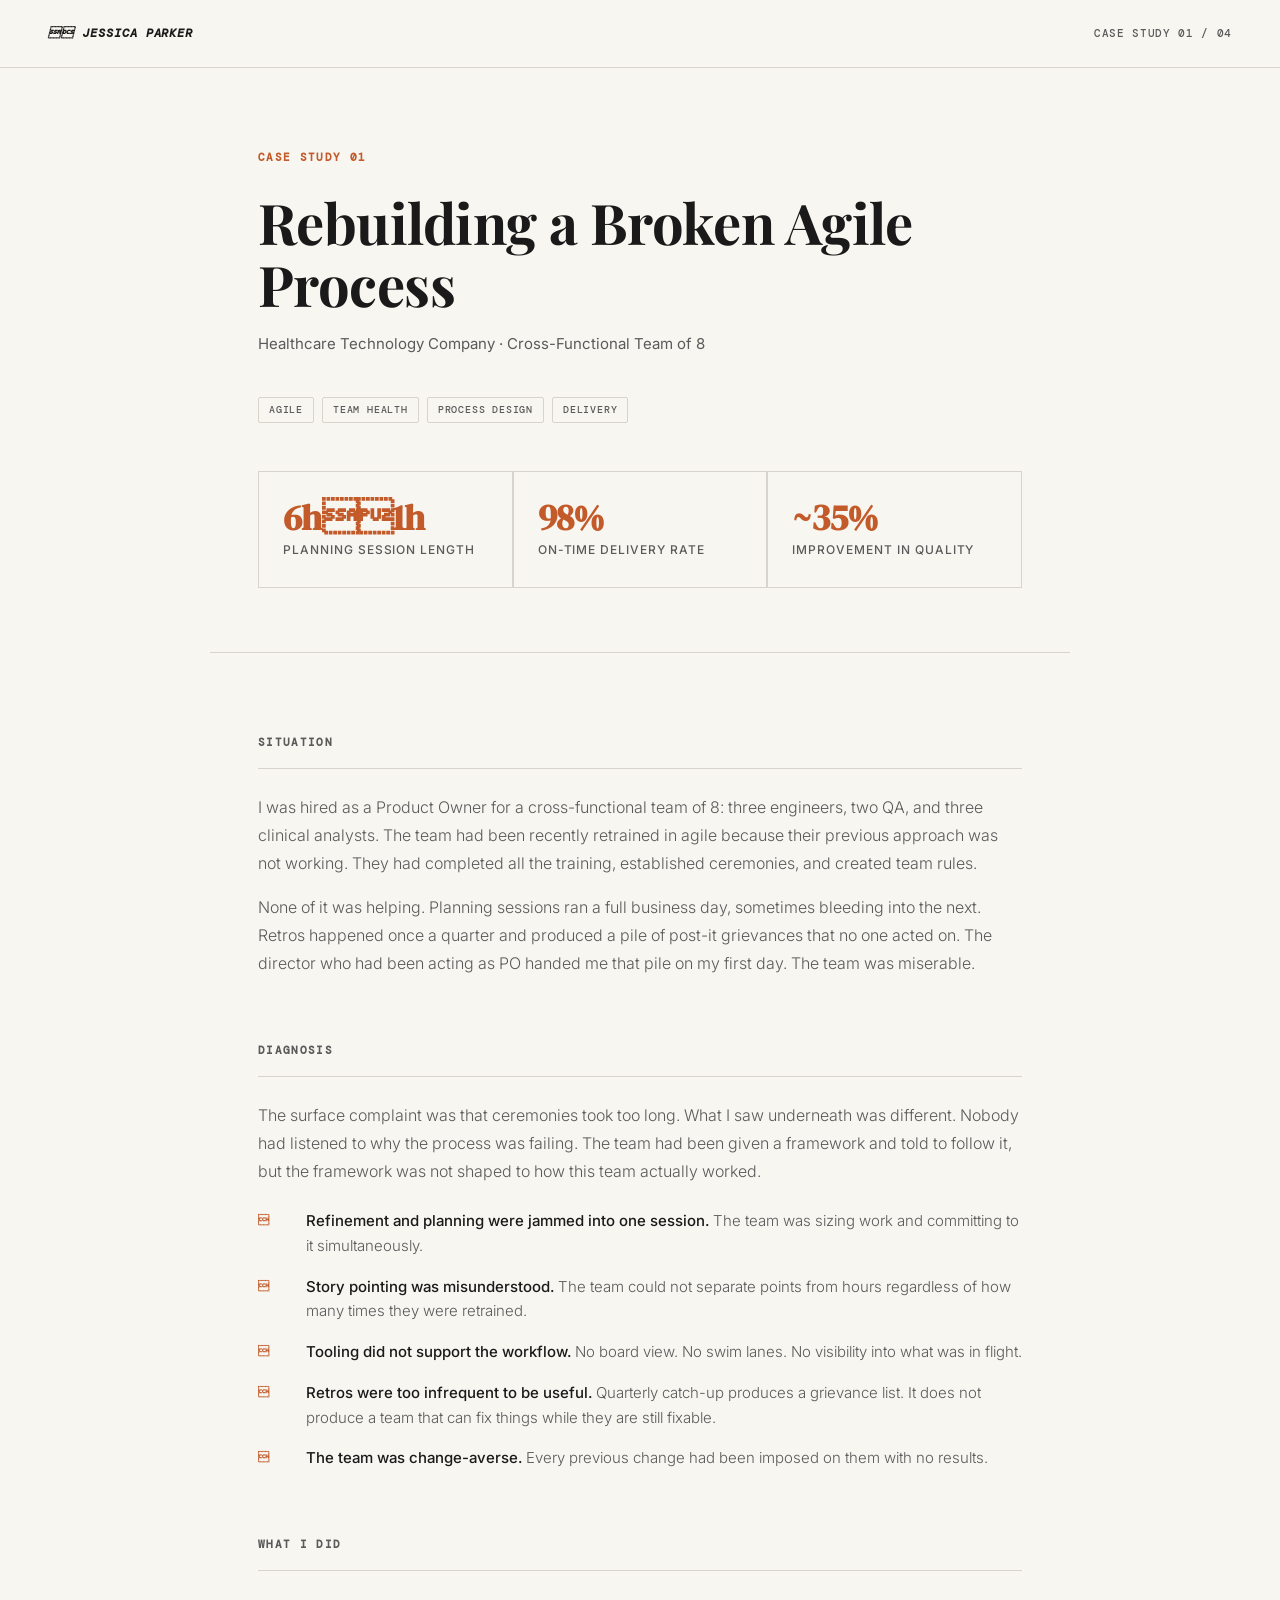
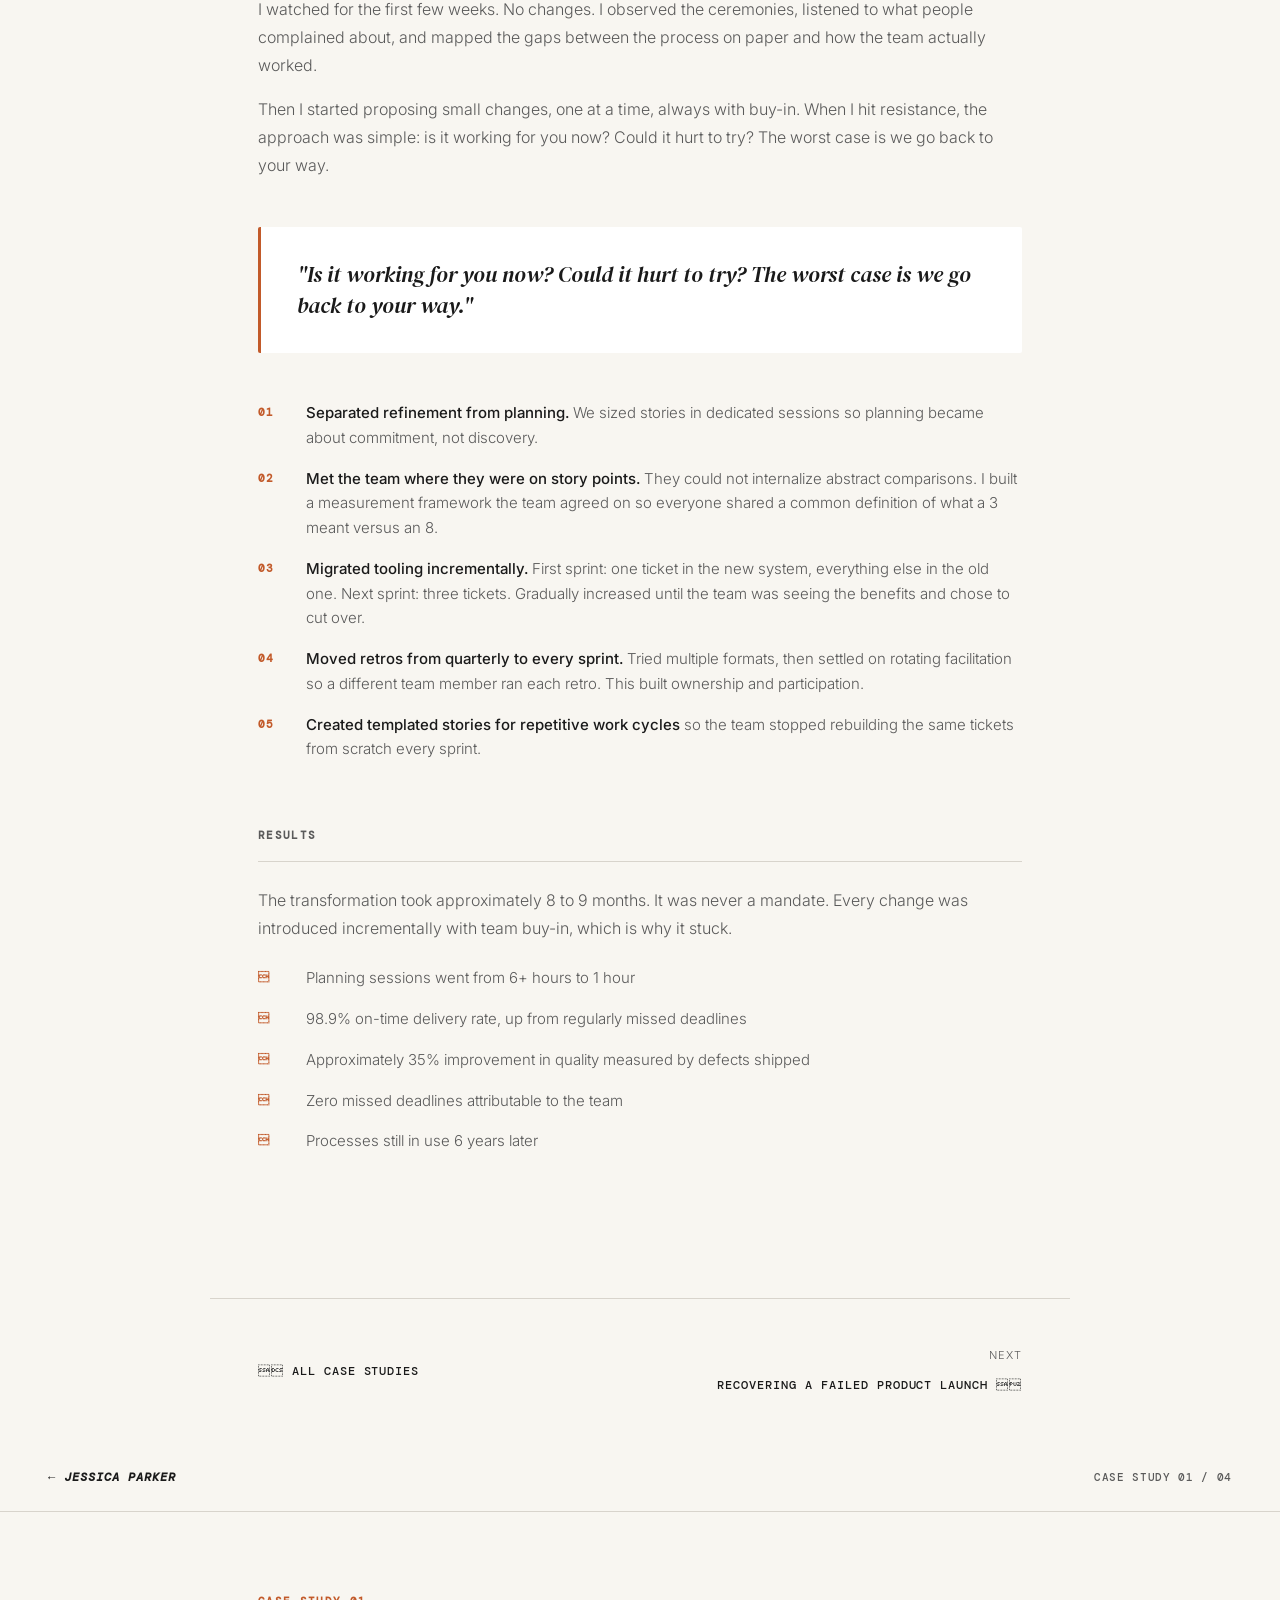
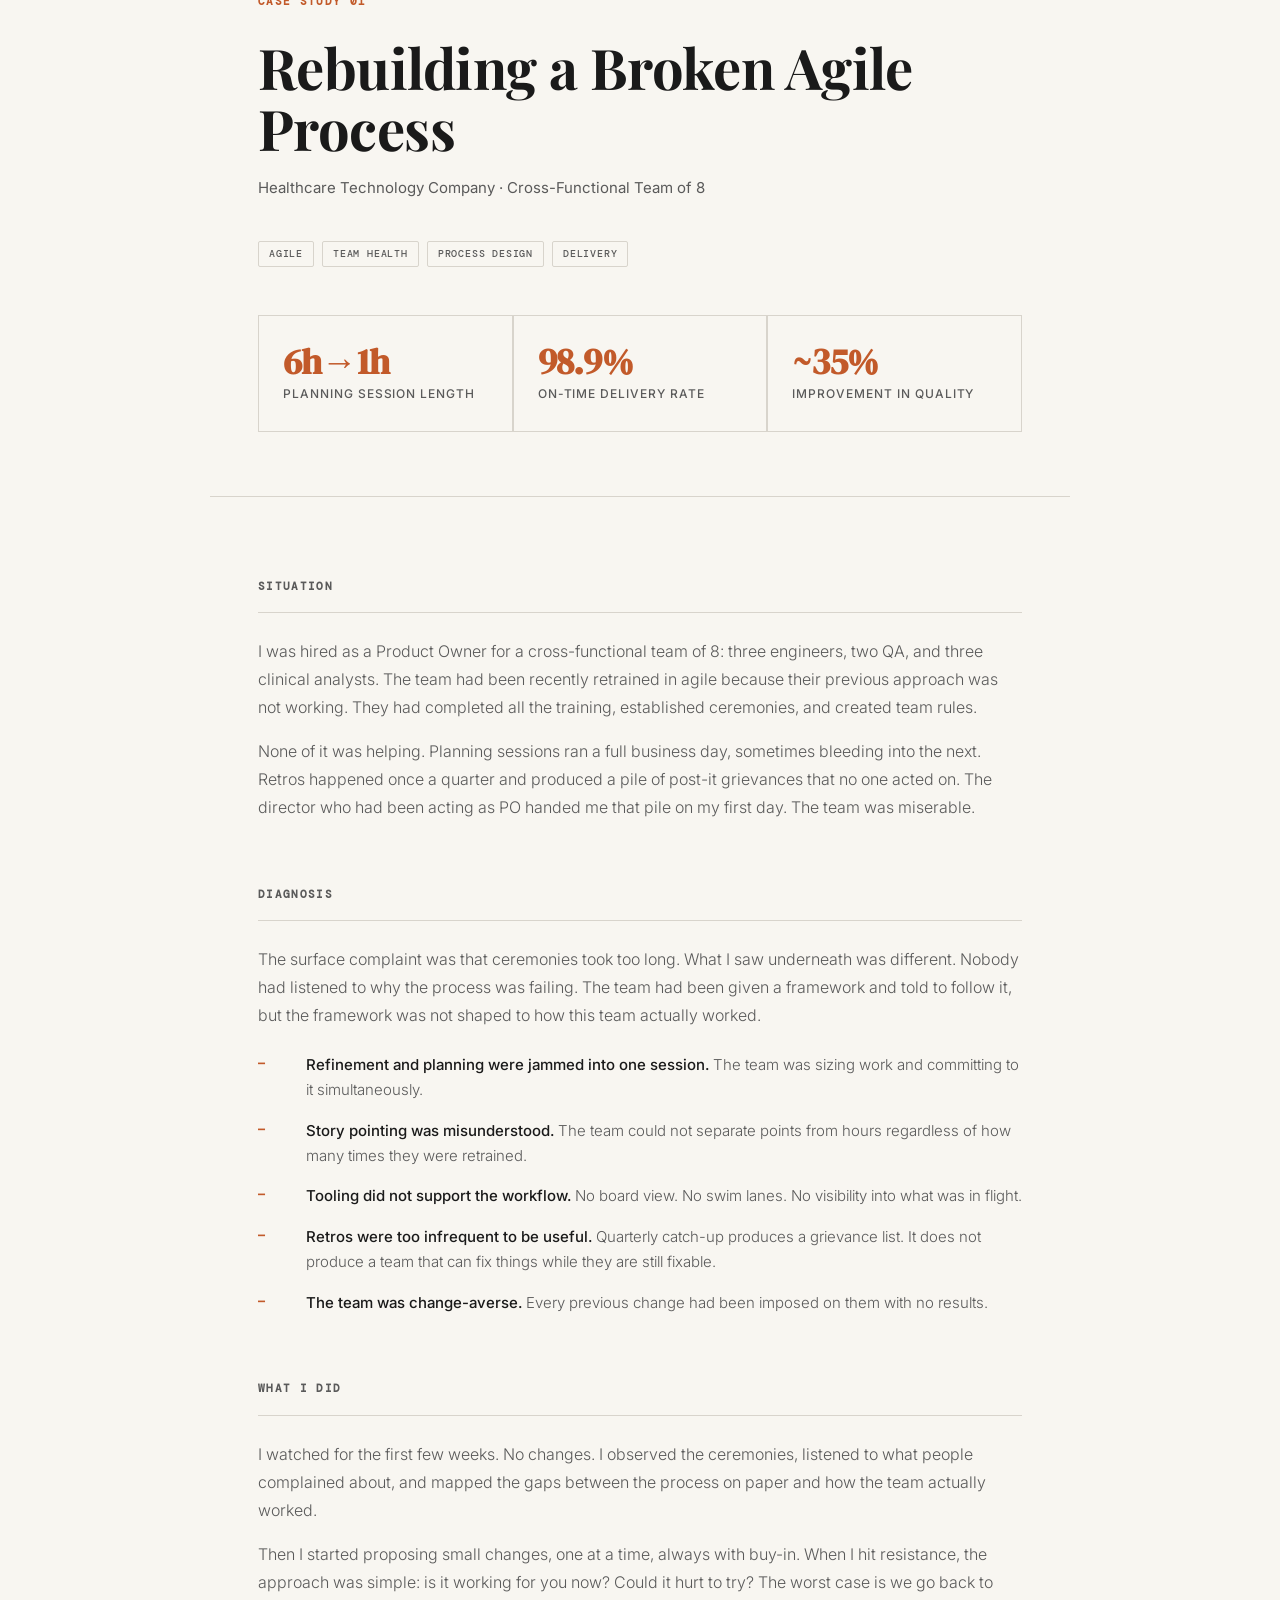
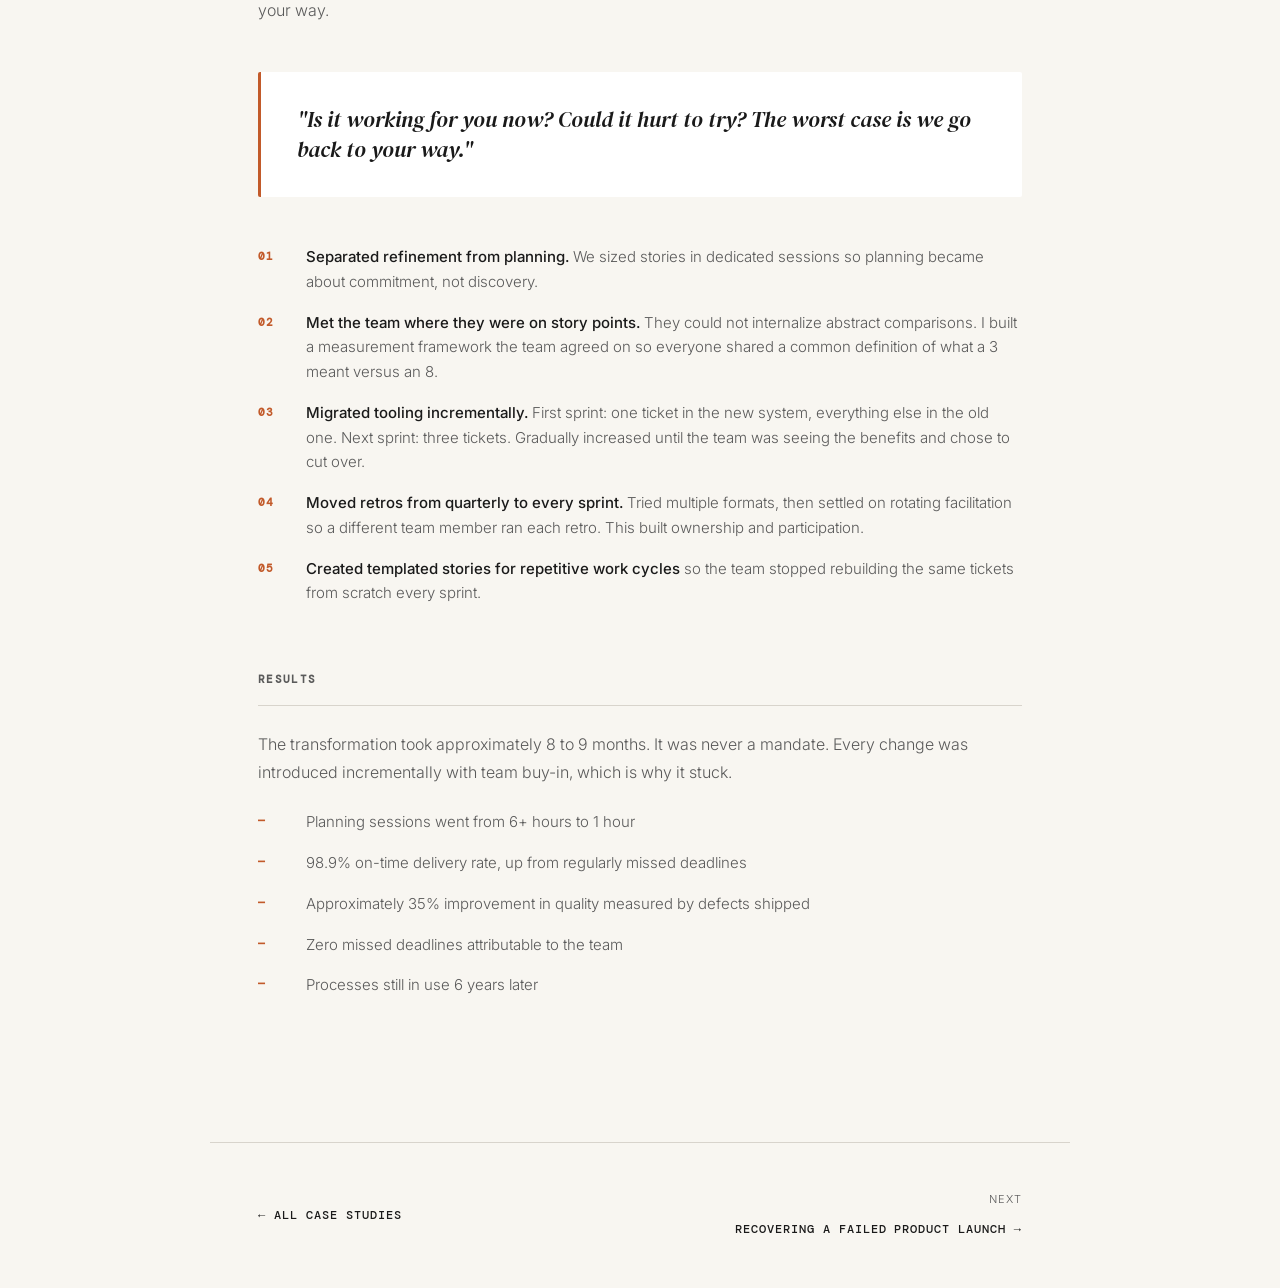
==== commit e1094dda: "Fix HTML character encoding issues in agile.html" ====
--- a/cases/agile.html
+++ b/cases/agile.html
@@ -3,7 +3,7 @@
 <head>
 <meta charset="UTF-8">
 <meta name="viewport" content="width=device-width, initial-scale=1.0">
-<title>Rebuilding a Broken Agile Process â Jessica Parker</title>
+<title>Rebuilding a Broken Agile Process  Jessica Parker</title>
 <link rel="preconnect" href="https://fonts.googleapis.com">
 <link rel="stylesheet" href="https://fonts.googleapis.com/css2?family=Playfair+Display:ital,wght@0,400;0,500;0,600;0,700;0,800;1,400;1,700&family=Inter:wght@300;400;500;600&family=DM+Mono:wght@400;500&display=swap">
 <link rel="stylesheet" href="../style.css">
@@ -12,14 +12,14 @@
 <body>
 
 <nav>
-  <a href="../index.html" class="nav-home">â Jessica Parker</a>
+  <a href="../index.html" class="nav-home"> Jessica Parker</a>
   <span class="nav-label">Case Study 01 / 04</span>
 </nav>
 
 <div class="case-header">
   <p class="case-eyebrow">Case Study 01</p>
   <h1>Rebuilding a Broken Agile Process</h1>
-  <p class="case-context-line">Healthcare Technology Company Â· Cross-Functional Team of 8</p>
+  <p class="case-context-line">Healthcare Technology Company · Cross-Functional Team of 8</p>
   <div class="case-tags">
     <span class="tag">Agile</span>
     <span class="tag">Team Health</span>
@@ -28,11 +28,11 @@
   </div>
   <div class="case-results-bar">
     <div class="result-item">
-      <div class="result-number">6hâ1h</div>
+      <div class="result-number">6h1h</div>
       <div class="result-label">Planning session length</div>
     </div>
     <div class="result-item">
-      <div class="result-number">98.9%</div>
+      <div class="result-number">98%</div>
       <div class="result-label">On-time delivery rate</div>
     </div>
     <div class="result-item">
@@ -55,23 +55,23 @@
     <p>The surface complaint was that ceremonies took too long. What I saw underneath was different. Nobody had listened to why the process was failing. The team had been given a framework and told to follow it, but the framework was not shaped to how this team actually worked.</p>
     <div class="action-list">
       <div class="action-item">
-        <span class="action-marker">â</span>
+        <span class="action-marker"></span>
         <span class="action-text"><strong>Refinement and planning were jammed into one session.</strong> The team was sizing work and committing to it simultaneously.</span>
       </div>
       <div class="action-item">
-        <span class="action-marker">â</span>
+        <span class="action-marker"></span>
         <span class="action-text"><strong>Story pointing was misunderstood.</strong> The team could not separate points from hours regardless of how many times they were retrained.</span>
       </div>
       <div class="action-item">
-        <span class="action-marker">â</span>
+        <span class="action-marker"></span>
         <span class="action-text"><strong>Tooling did not support the workflow.</strong> No board view. No swim lanes. No visibility into what was in flight.</span>
       </div>
       <div class="action-item">
-        <span class="action-marker">â</span>
+        <span class="action-marker"></span>
         <span class="action-text"><strong>Retros were too infrequent to be useful.</strong> Quarterly catch-up produces a grievance list. It does not produce a team that can fix things while they are still fixable.</span>
       </div>
       <div class="action-item">
-        <span class="action-marker">â</span>
+        <span class="action-marker"></span>
         <span class="action-text"><strong>The team was change-averse.</strong> Every previous change had been imposed on them with no results.</span>
       </div>
     </div>
@@ -115,23 +115,23 @@
     <p>The transformation took approximately 8 to 9 months. It was never a mandate. Every change was introduced incrementally with team buy-in, which is why it stuck.</p>
     <div class="action-list">
       <div class="action-item">
-        <span class="action-marker">â</span>
+        <span class="action-marker"></span>
         <span class="action-text">Planning sessions went from 6+ hours to 1 hour</span>
       </div>
       <div class="action-item">
-        <span class="action-marker">â</span>
+        <span class="action-marker"></span>
         <span class="action-text">98.9% on-time delivery rate, up from regularly missed deadlines</span>
       </div>
       <div class="action-item">
-        <span class="action-marker">â</span>
+        <span class="action-marker"></span>
         <span class="action-text">Approximately 35% improvement in quality measured by defects shipped</span>
       </div>
       <div class="action-item">
-        <span class="action-marker">â</span>
+        <span class="action-marker"></span>
         <span class="action-text">Zero missed deadlines attributable to the team</span>
       </div>
       <div class="action-item">
-        <span class="action-marker">â</span>
+        <span class="action-marker"></span>
         <span class="action-text">Processes still in use 6 years later</span>
       </div>
     </div>
@@ -140,10 +140,10 @@
 </div>
 
 <div class="nav-footer">
-  <a href="../index.html">â All Case Studies</a>
+  <a href="../index.html"> All Case Studies</a>
   <div class="nav-next">
     <span class="nav-next-label">Next</span>
-    <a href="launch.html">Recovering a Failed Product Launch â</a>
+    <a href="launch.html">Recovering a Failed Product Launch </a>
   </div>
 </div>
 
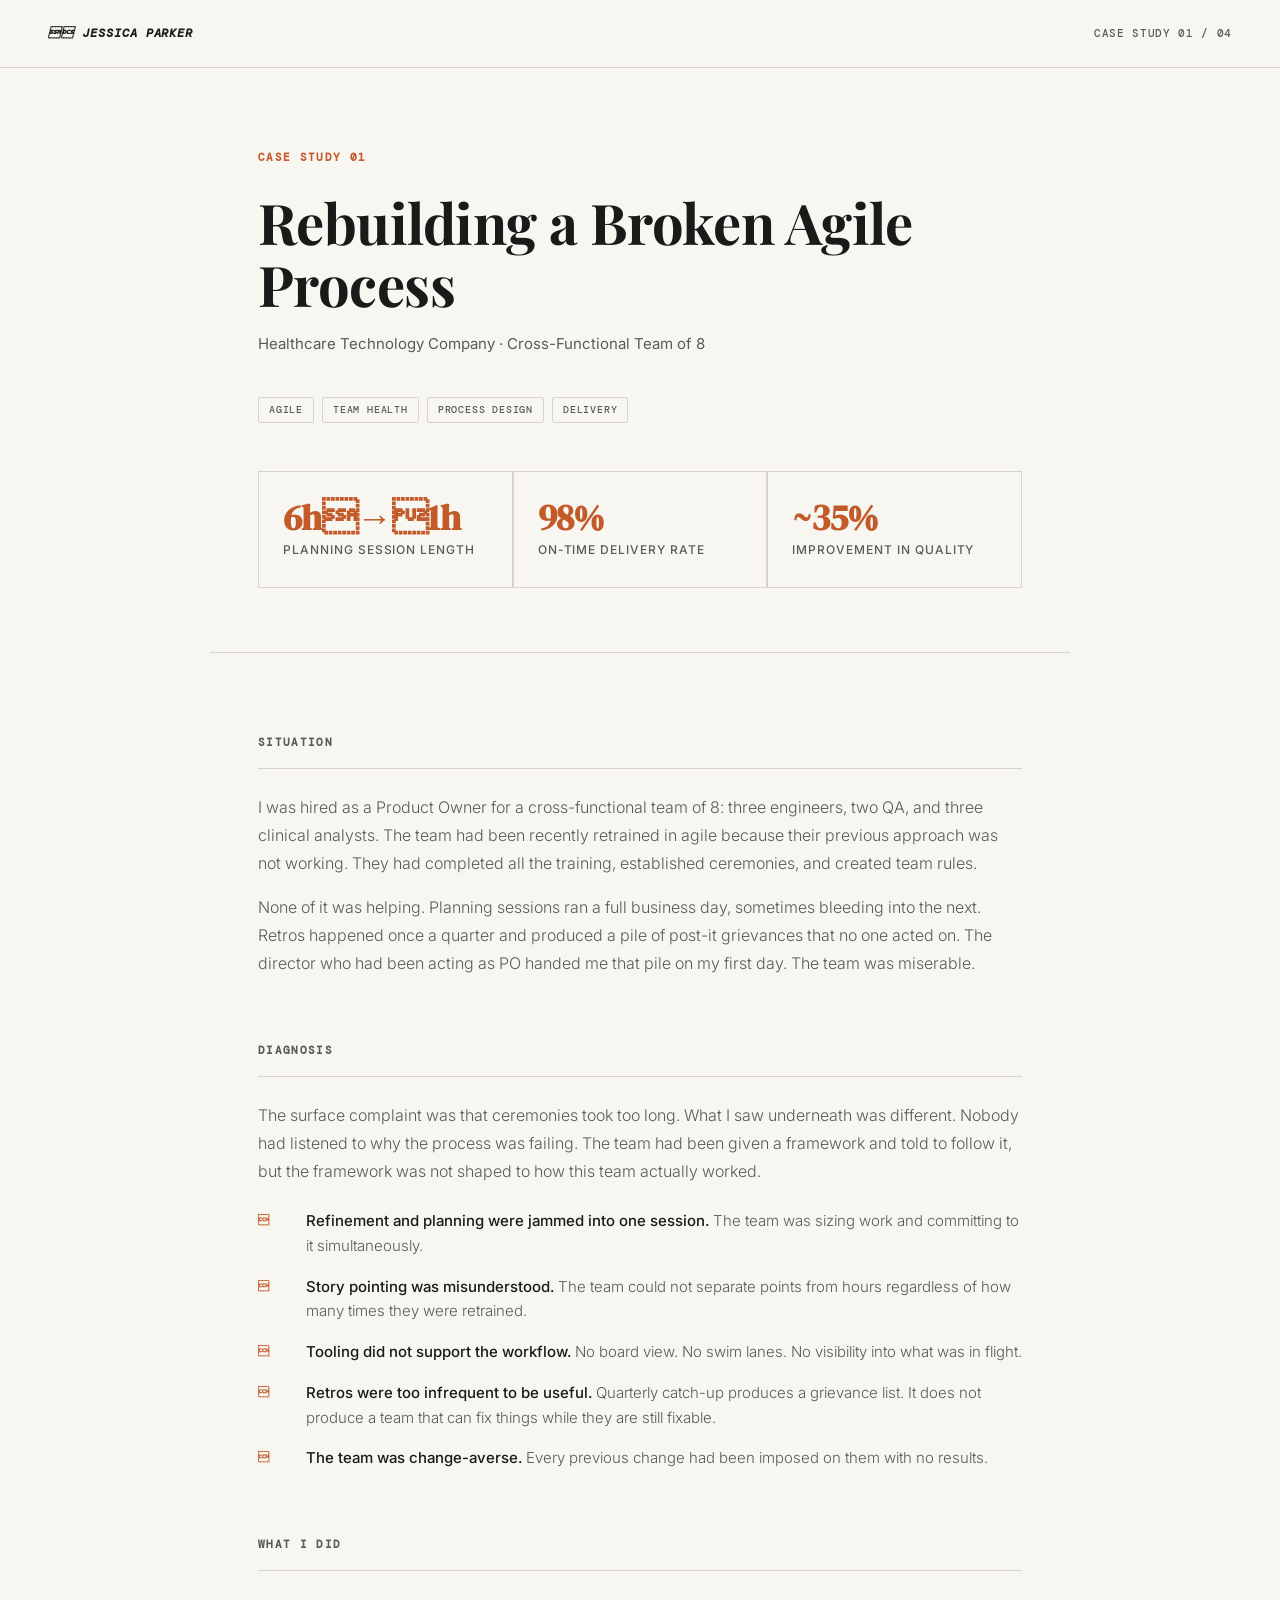
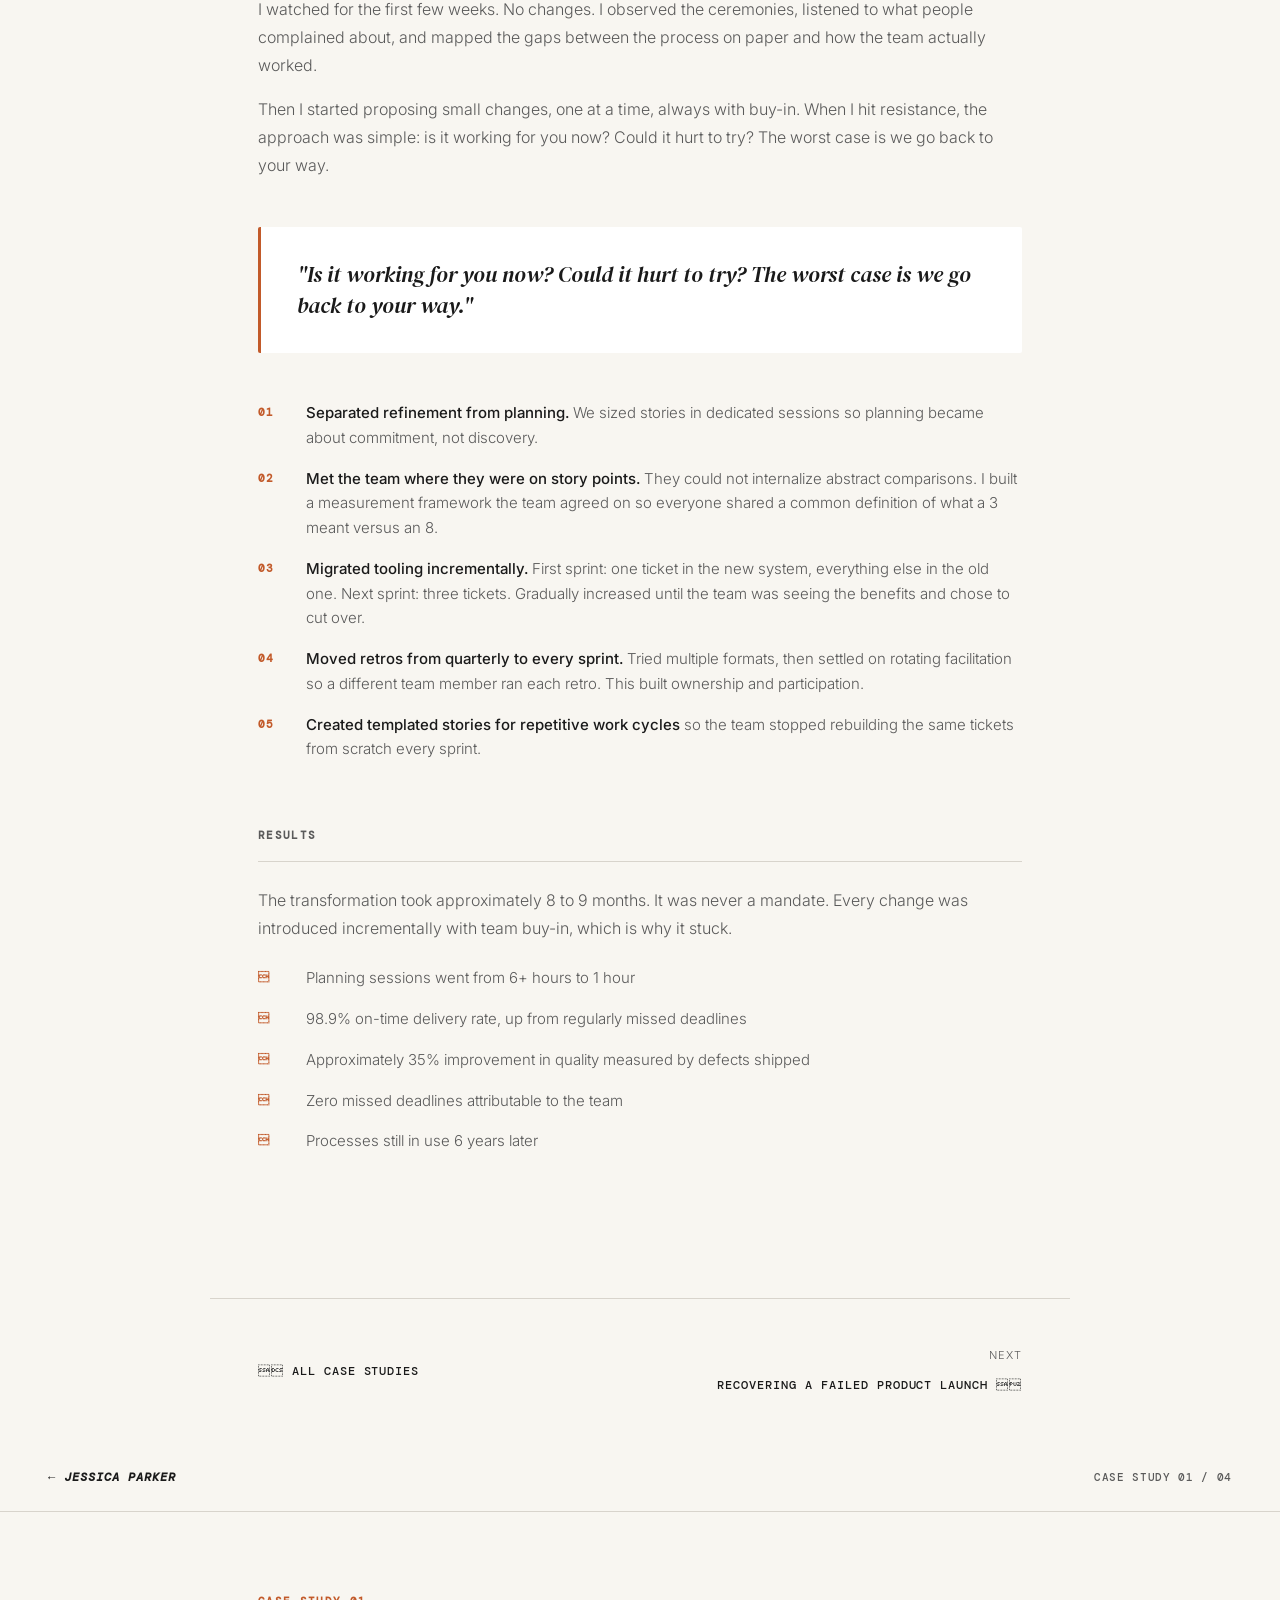
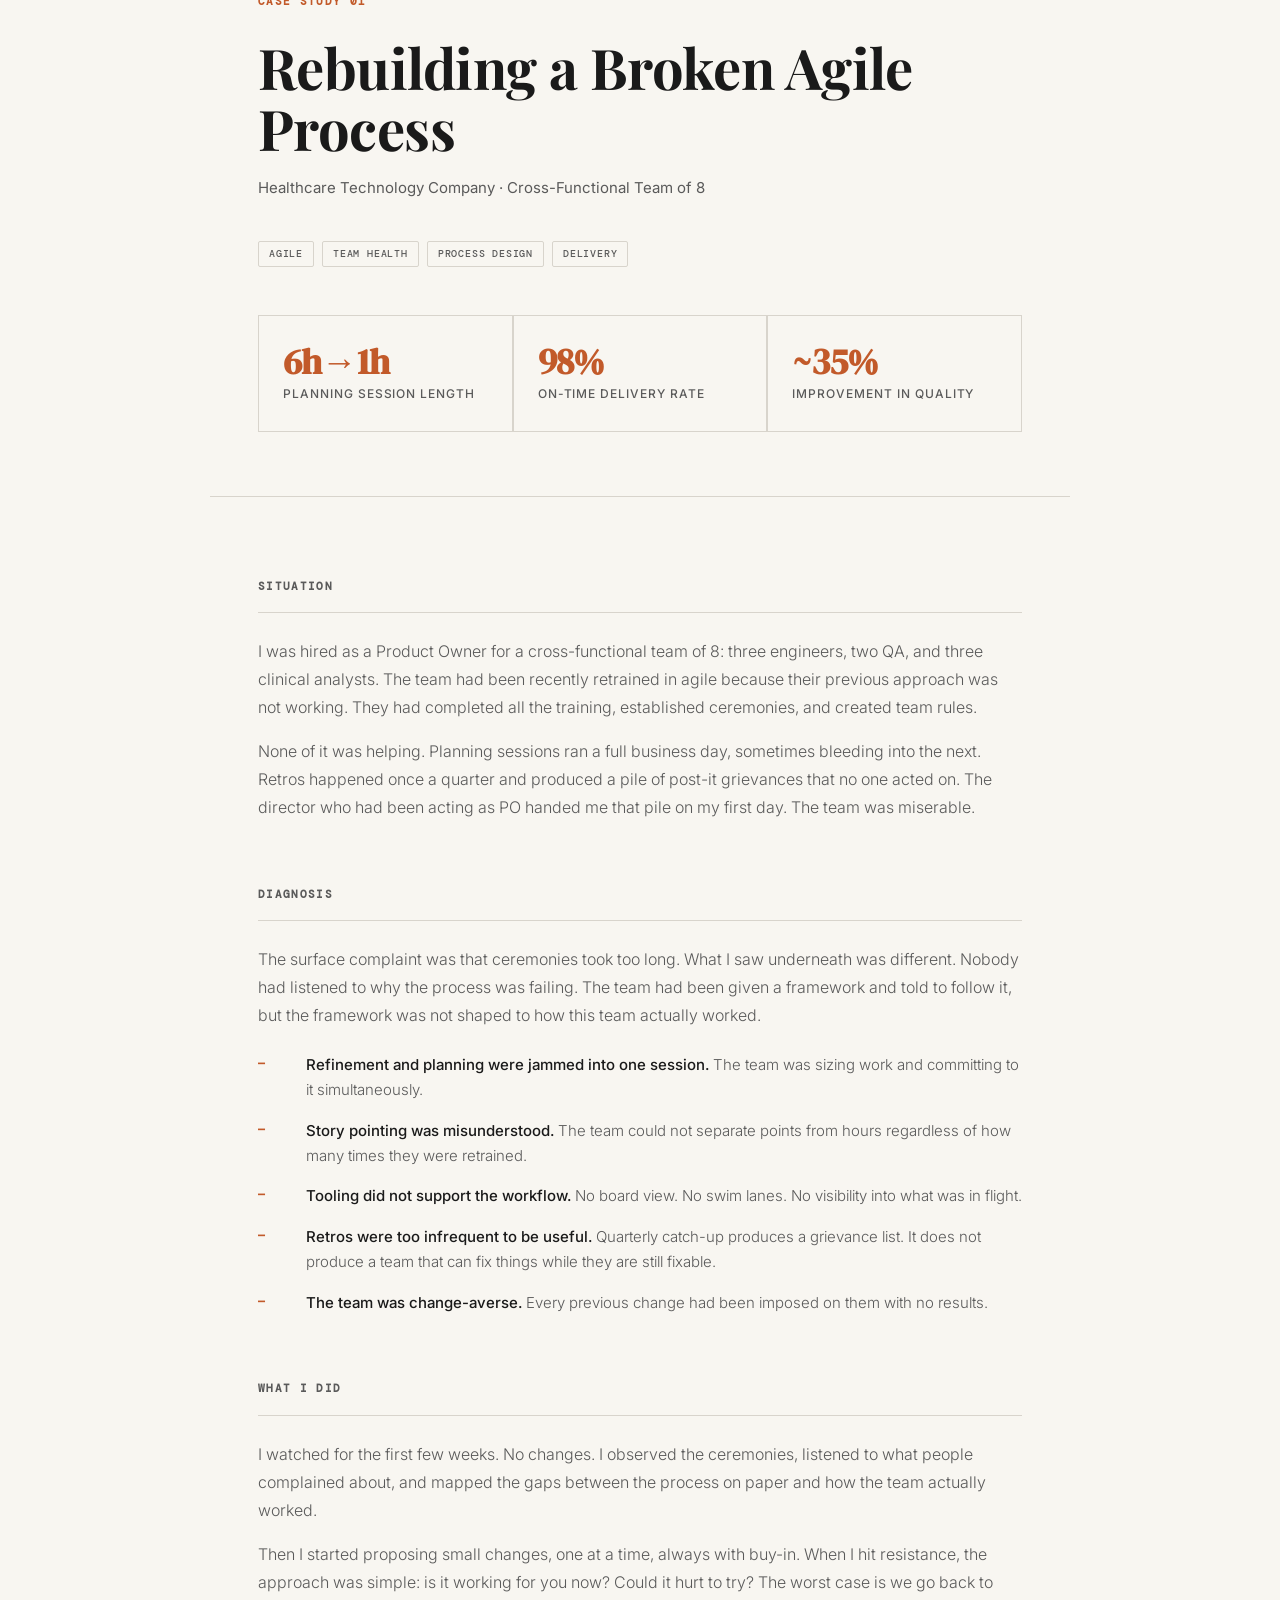
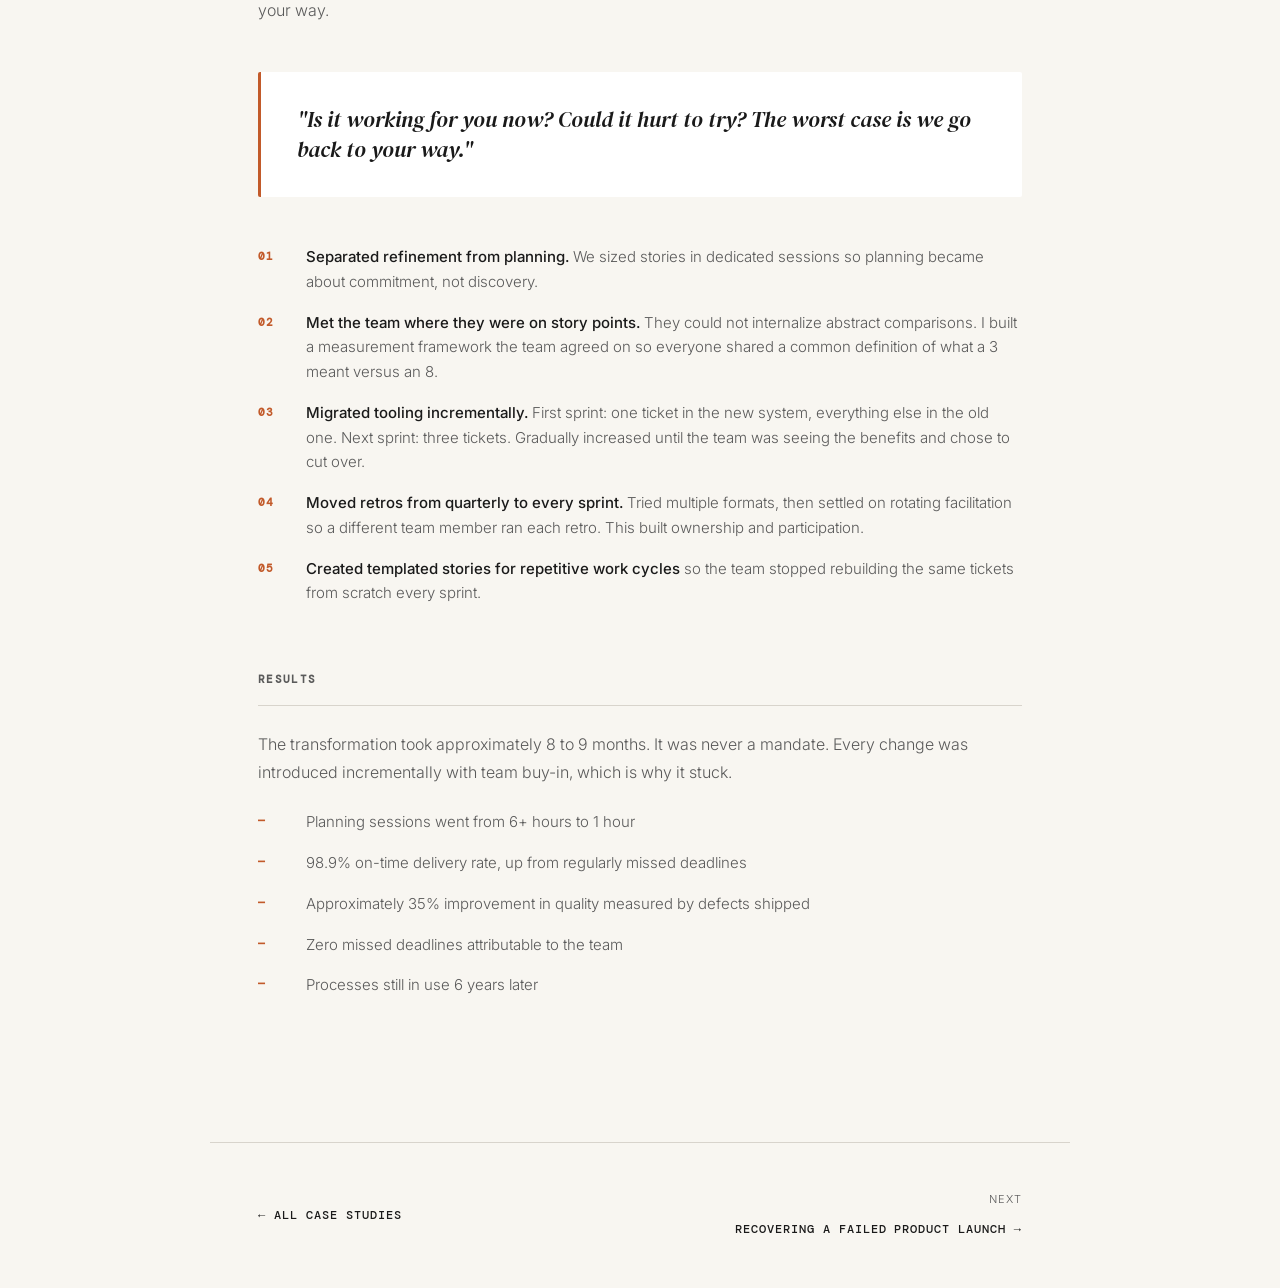
==== commit 52d7fb5e: "Update agile.html" ====
--- a/cases/agile.html
+++ b/cases/agile.html
@@ -28,7 +28,7 @@
   </div>
   <div class="case-results-bar">
     <div class="result-item">
-      <div class="result-number">6h1h</div>
+      <div class="result-number">6h→1h</div>
       <div class="result-label">Planning session length</div>
     </div>
     <div class="result-item">
@@ -383,7 +383,7 @@
       <div class="result-label">Planning session length</div>
     </div>
     <div class="result-item">
-      <div class="result-number">98.9%</div>
+      <div class="result-number">98%</div>
       <div class="result-label">On-time delivery rate</div>
     </div>
     <div class="result-item">
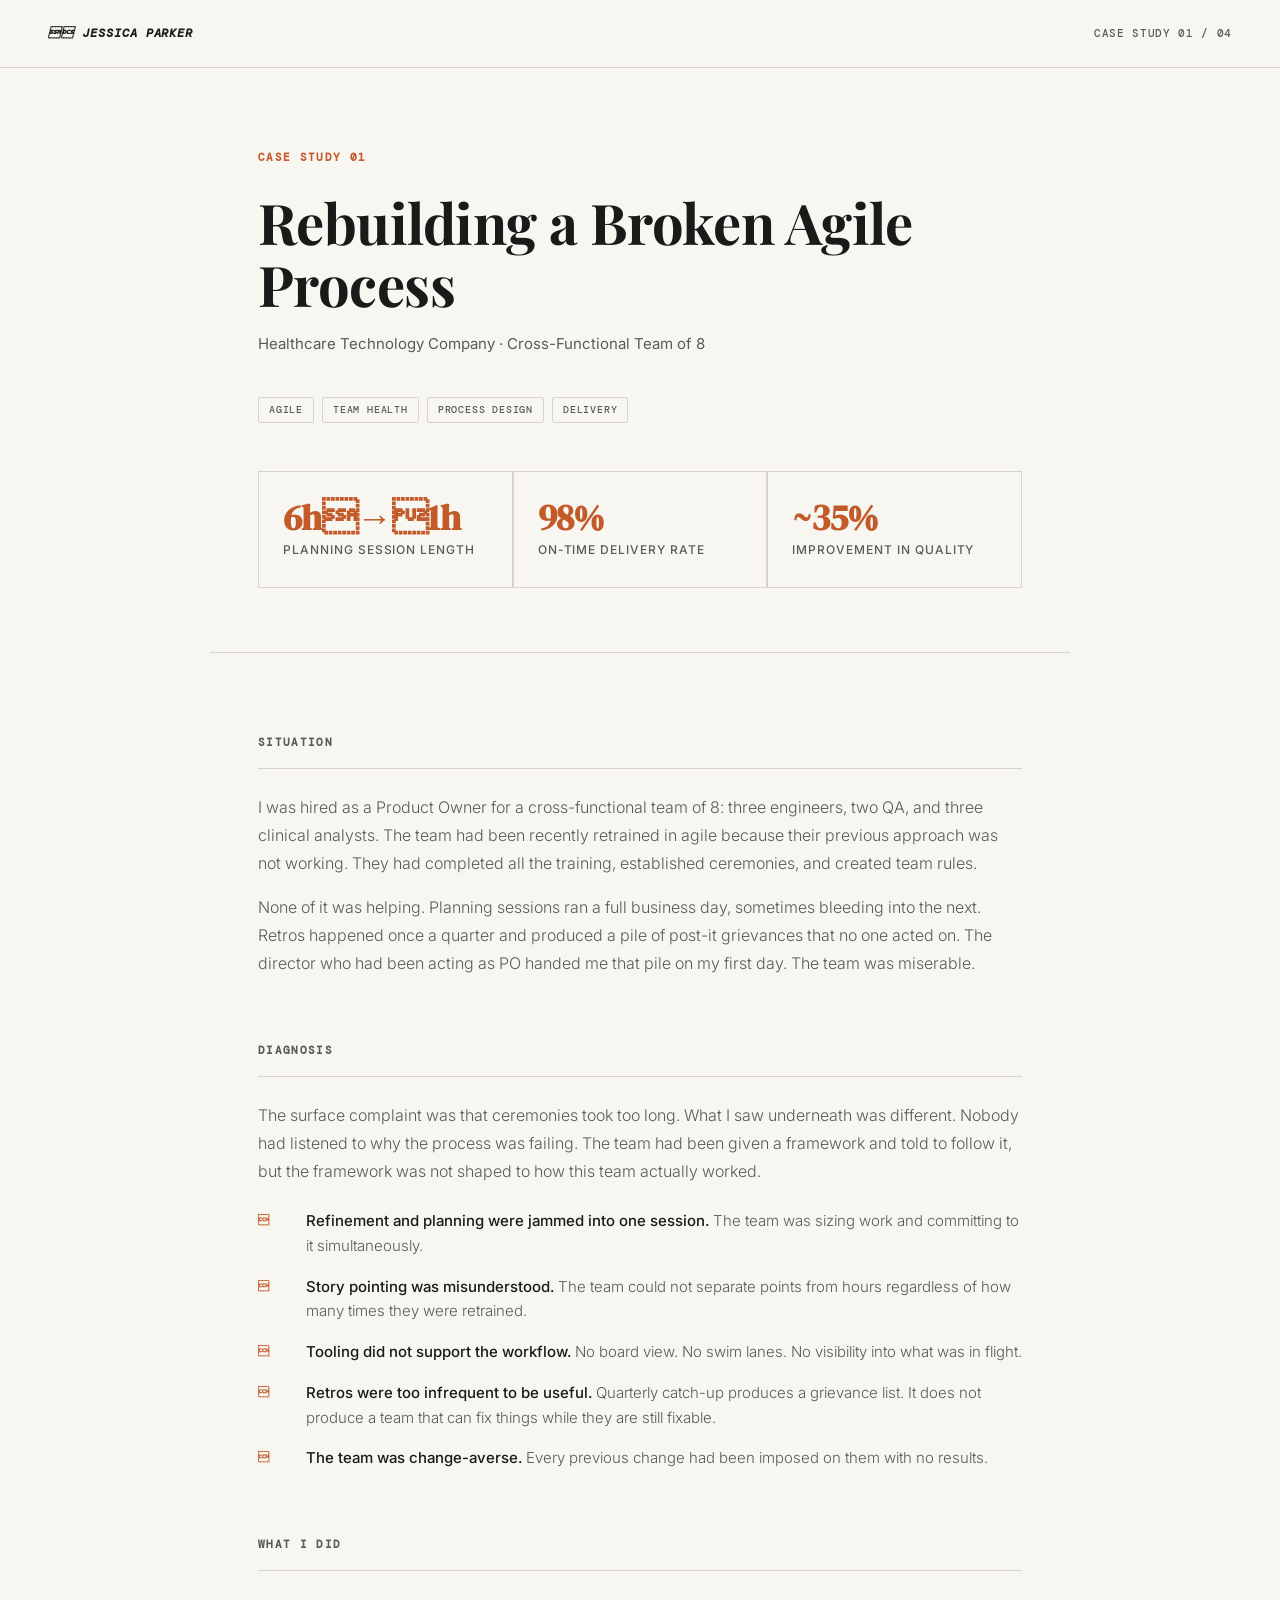
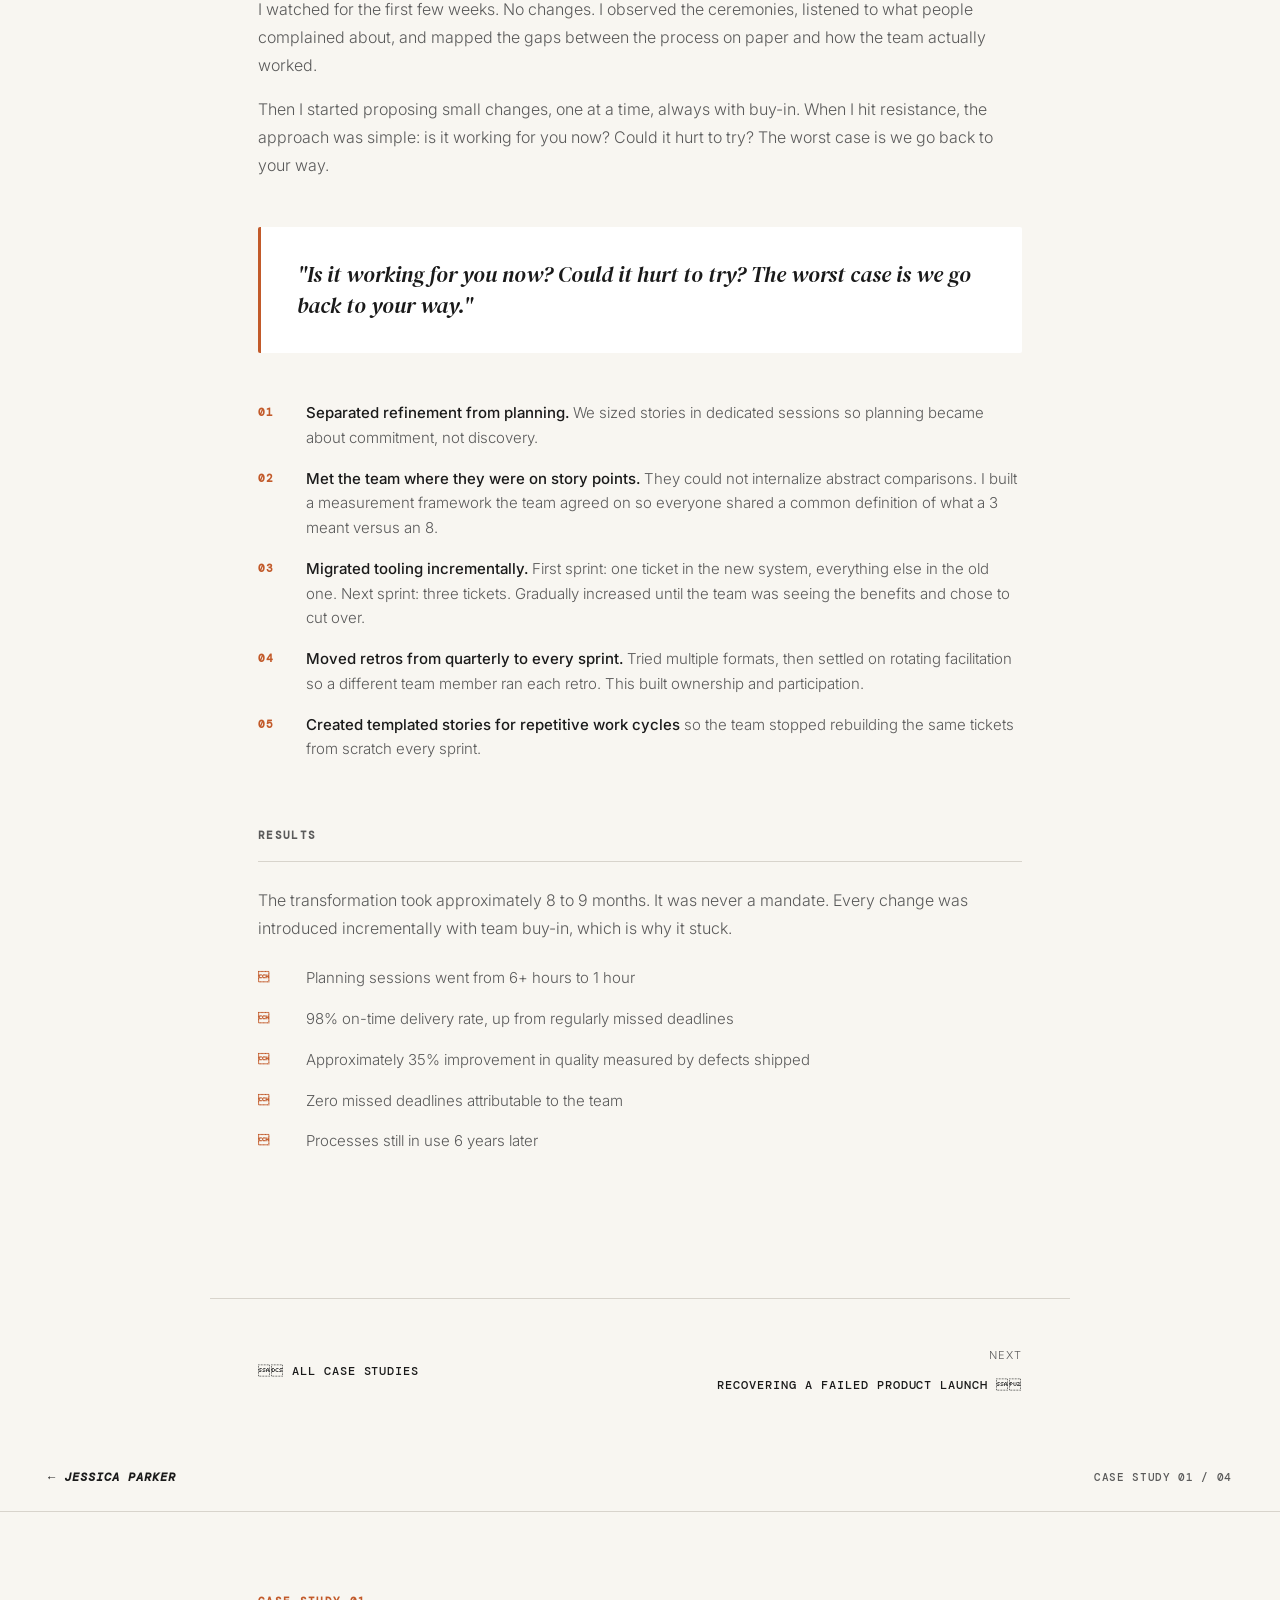
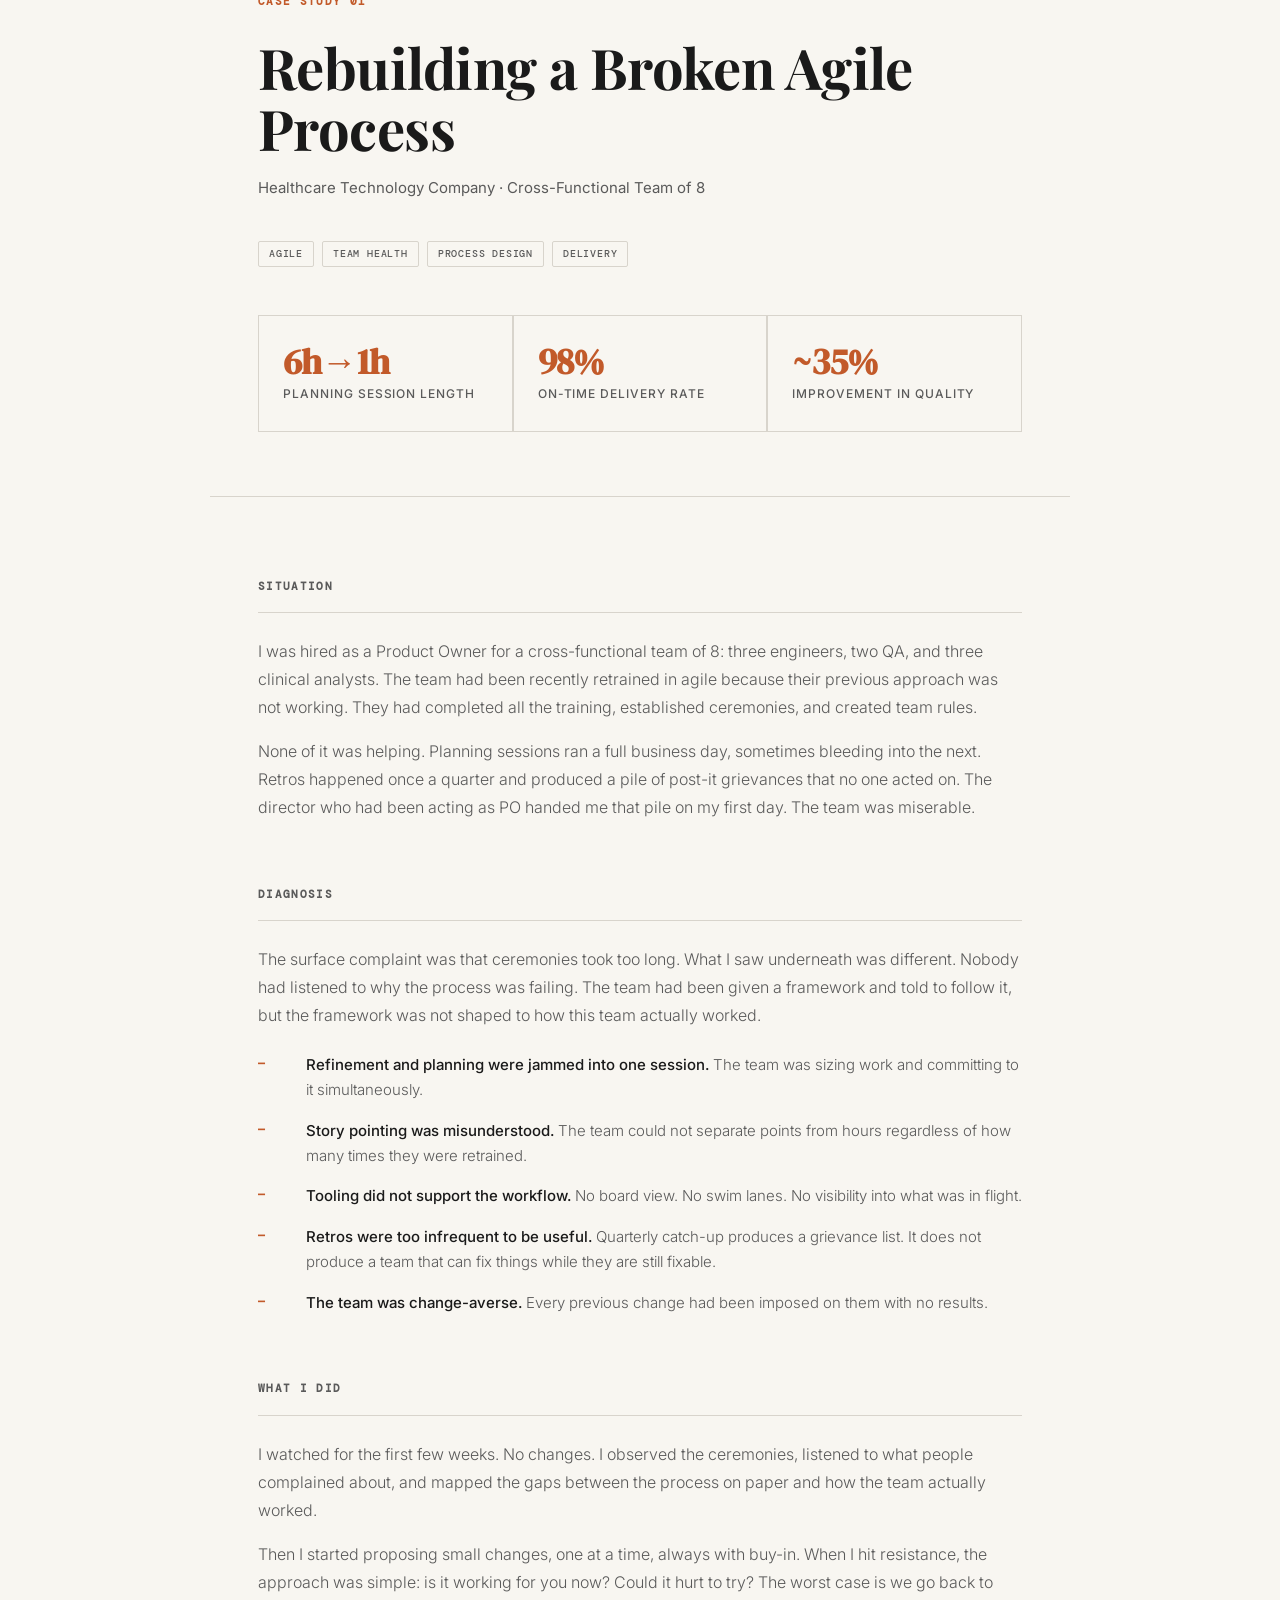
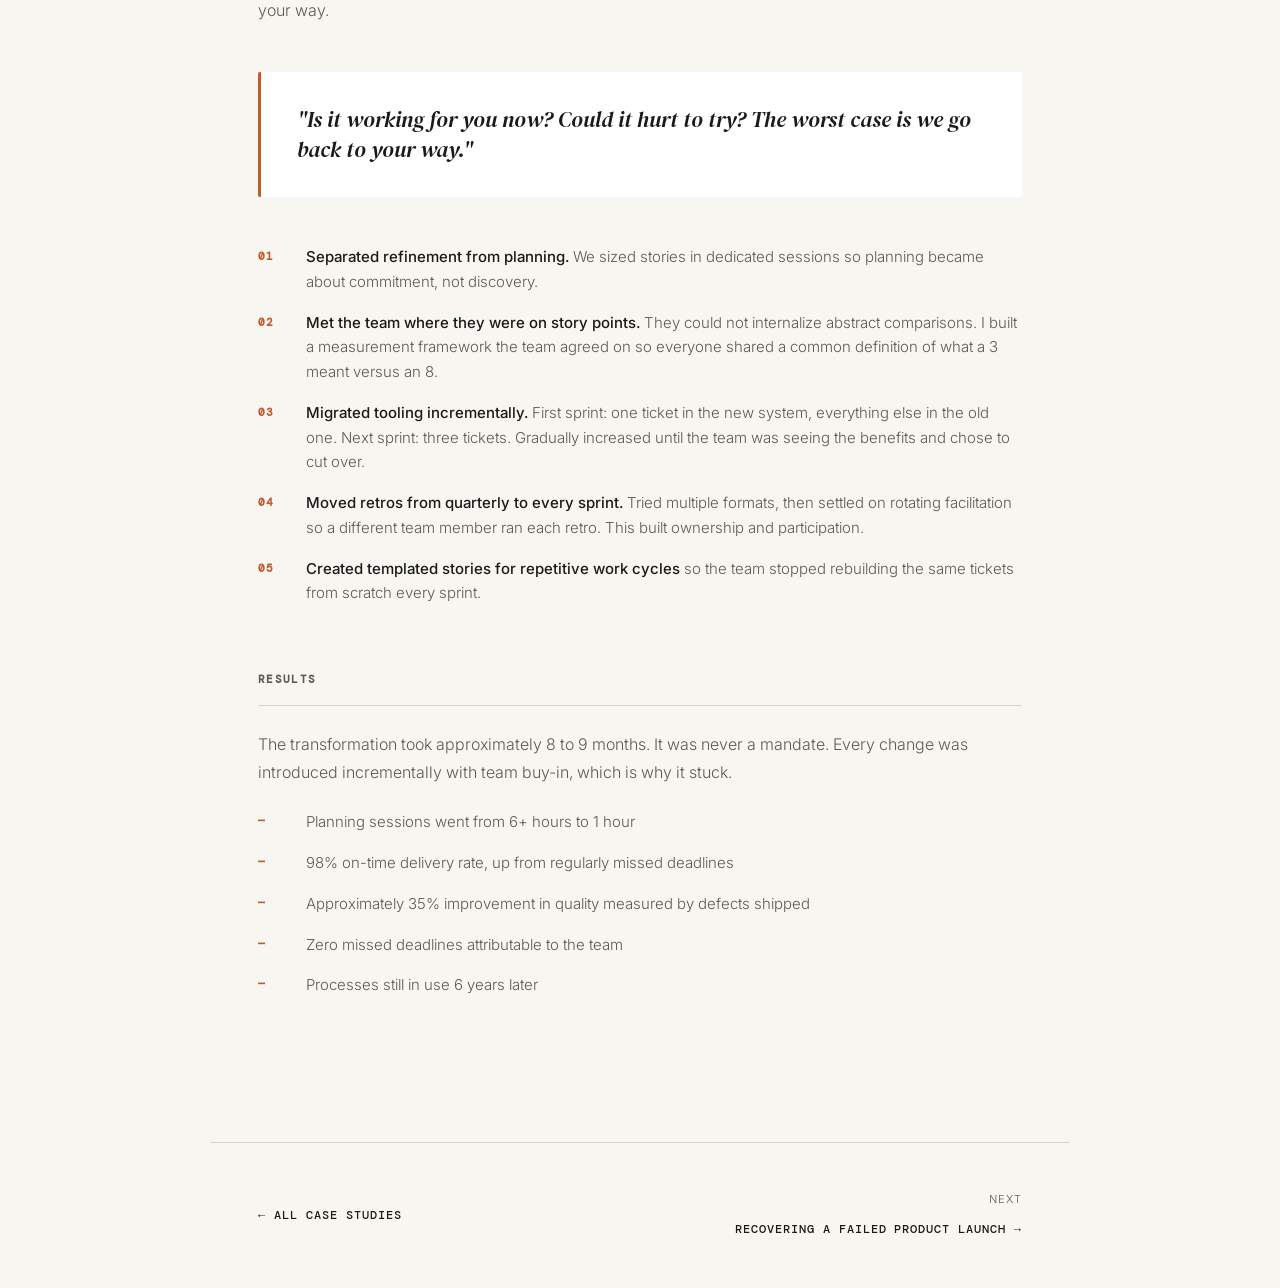
==== commit 7f4ac6f5: "Correct on-time delivery rate from 98.9% to 98%" ====
--- a/cases/agile.html
+++ b/cases/agile.html
@@ -120,7 +120,7 @@
       </div>
       <div class="action-item">
         <span class="action-marker"></span>
-        <span class="action-text">98.9% on-time delivery rate, up from regularly missed deadlines</span>
+        <span class="action-text">98% on-time delivery rate, up from regularly missed deadlines</span>
       </div>
       <div class="action-item">
         <span class="action-marker"></span>
@@ -471,7 +471,7 @@
       </div>
       <div class="action-item">
         <span class="action-marker">—</span>
-        <span class="action-text">98.9% on-time delivery rate, up from regularly missed deadlines</span>
+        <span class="action-text">98% on-time delivery rate, up from regularly missed deadlines</span>
       </div>
       <div class="action-item">
         <span class="action-marker">—</span>
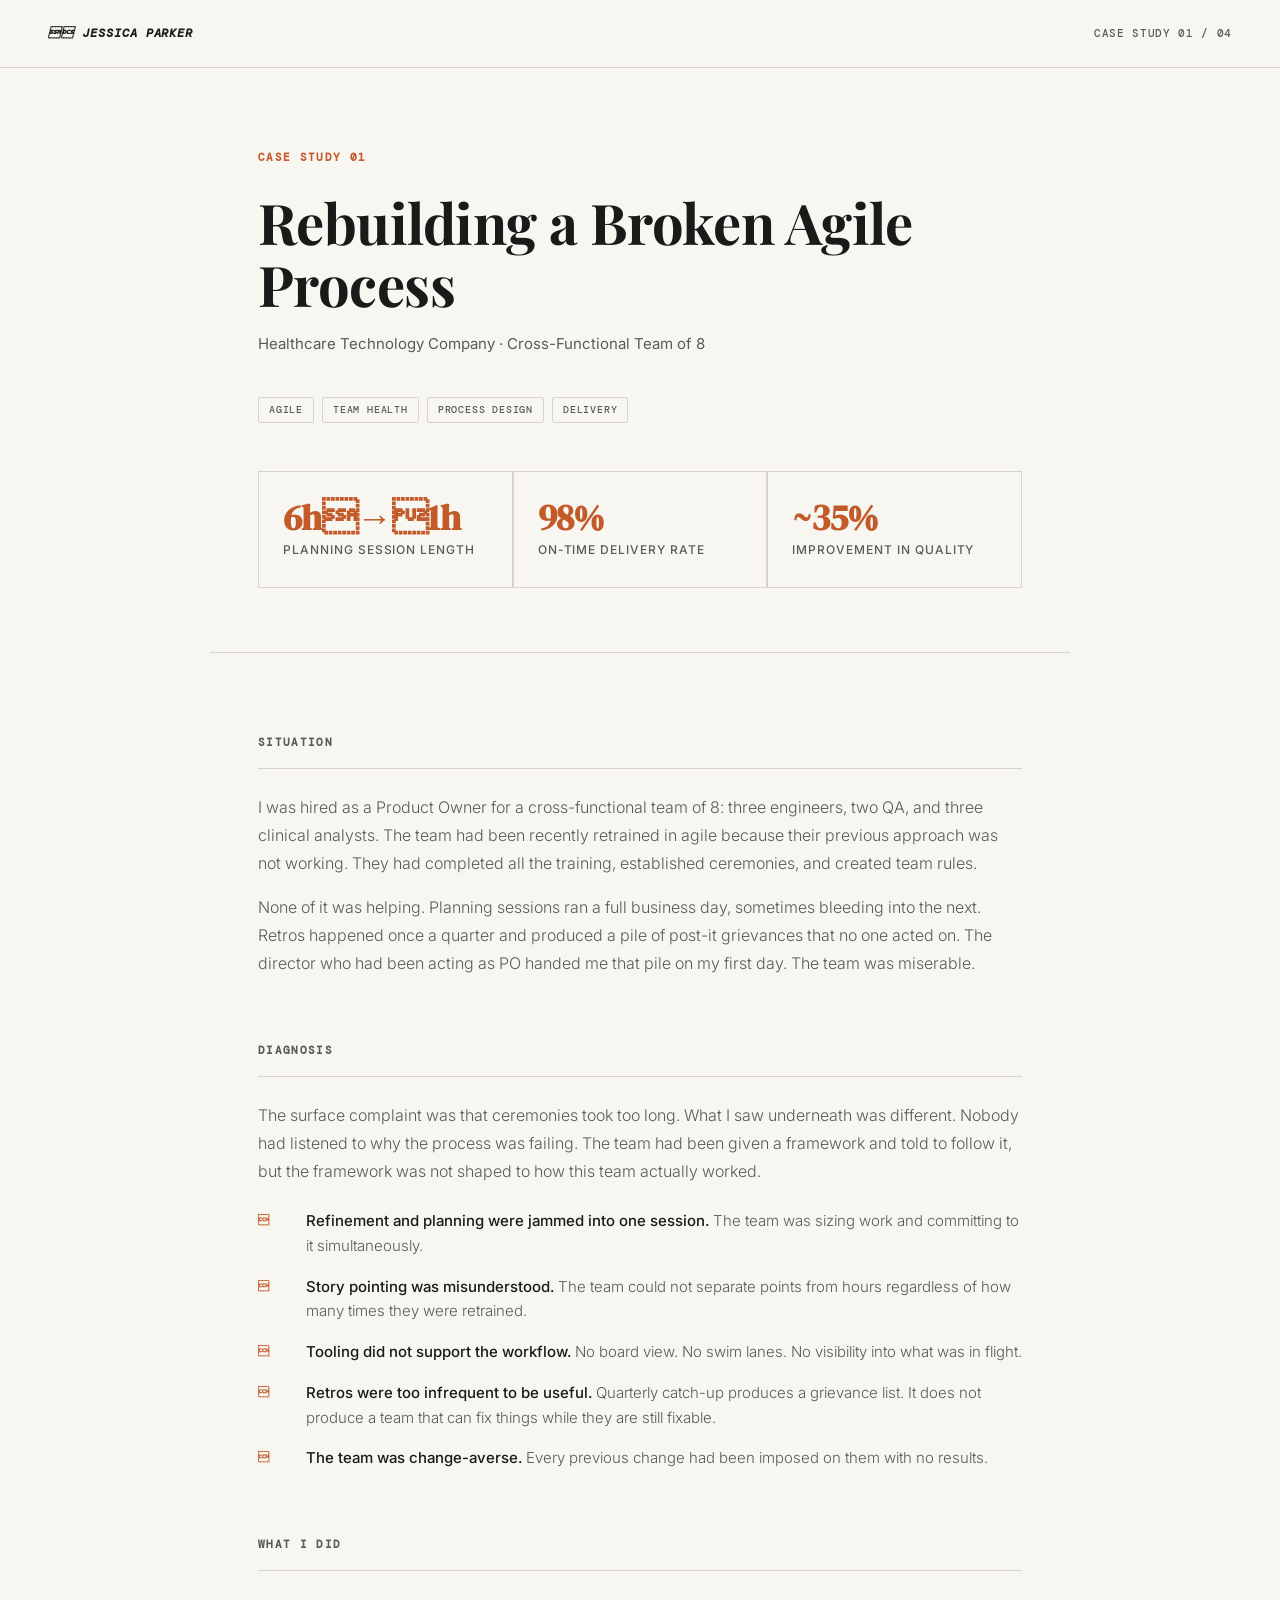
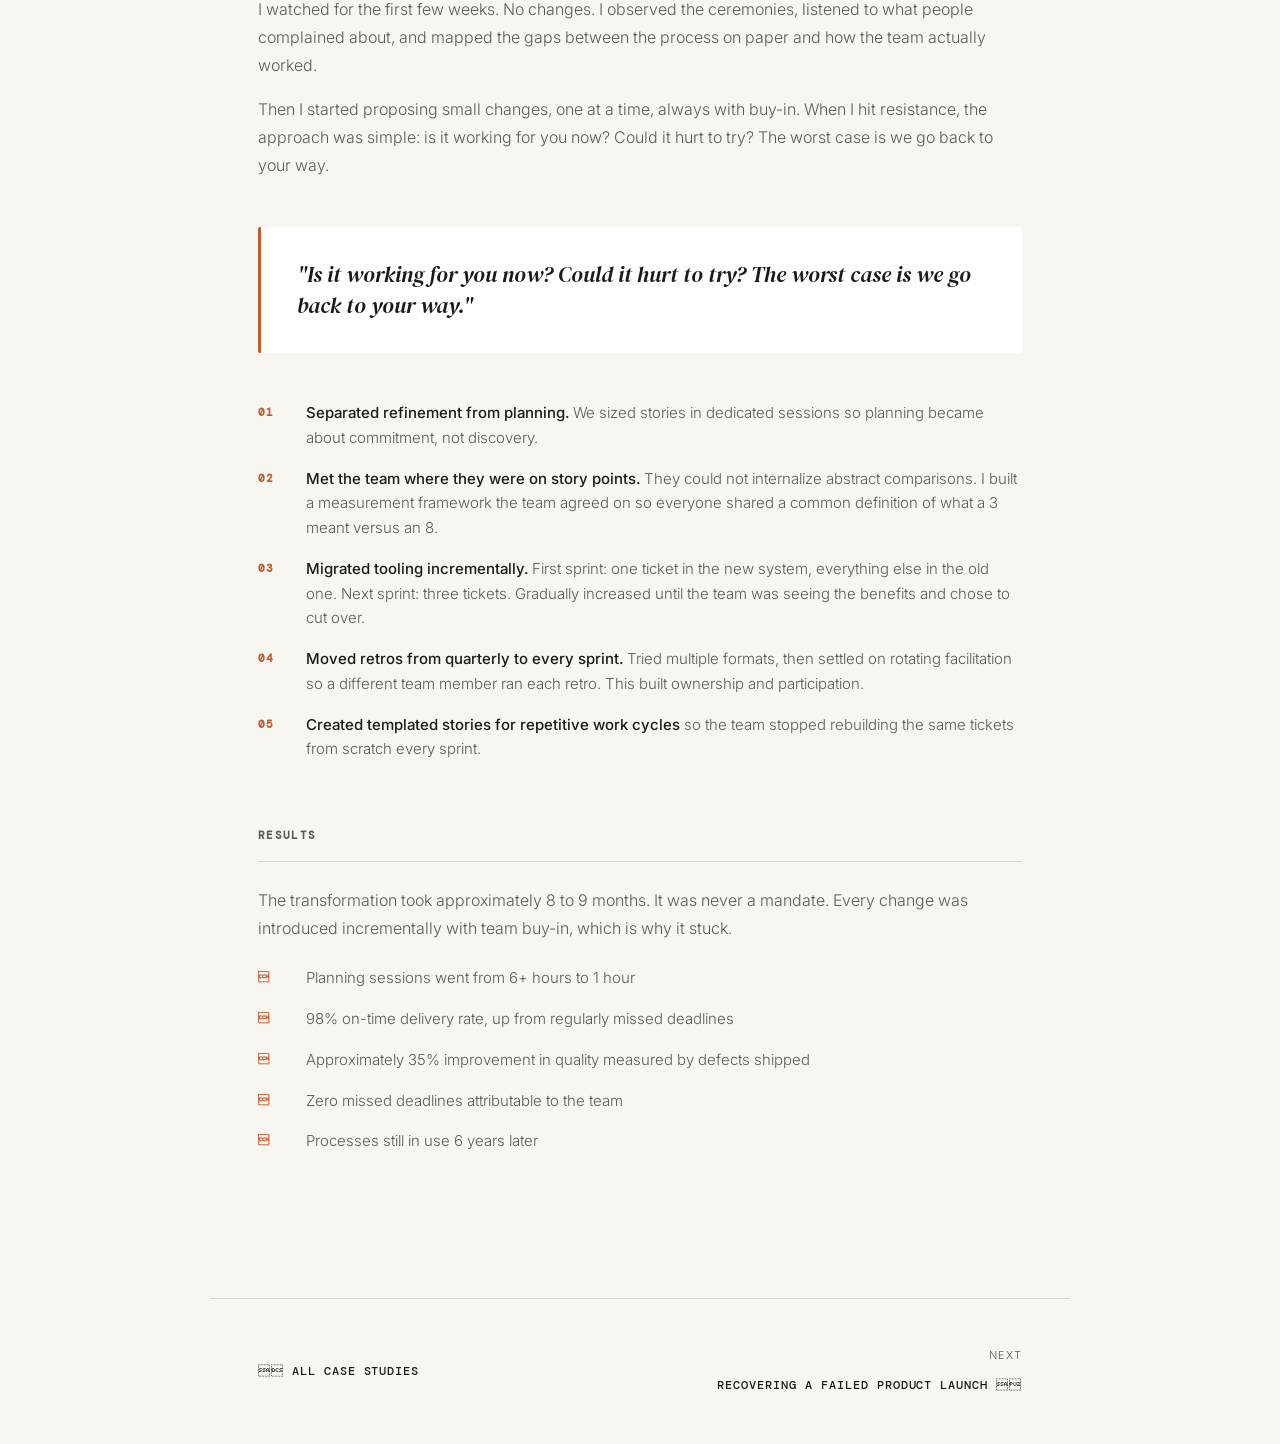
==== commit e8e2e929: "Delete case study content from agile.html Removed the case study content for 'Rebuilding a Broken Ag" ====
--- a/cases/agile.html
+++ b/cases/agile.html
@@ -362,141 +362,4 @@
 </head>
 <body>
 
-<nav>
-  <a href="../index.html" class="nav-home">← Jessica Parker</a>
-  <span class="nav-label">Case Study 01 / 04</span>
-</nav>
-
-<div class="case-header">
-  <p class="case-eyebrow">Case Study 01</p>
-  <h1>Rebuilding a Broken Agile Process</h1>
-  <p class="case-context-line">Healthcare Technology Company · Cross-Functional Team of 8</p>
-  <div class="case-tags">
-    <span class="tag">Agile</span>
-    <span class="tag">Team Health</span>
-    <span class="tag">Process Design</span>
-    <span class="tag">Delivery</span>
-  </div>
-  <div class="case-results-bar">
-    <div class="result-item">
-      <div class="result-number">6h→1h</div>
-      <div class="result-label">Planning session length</div>
-    </div>
-    <div class="result-item">
-      <div class="result-number">98%</div>
-      <div class="result-label">On-time delivery rate</div>
-    </div>
-    <div class="result-item">
-      <div class="result-number">~35%</div>
-      <div class="result-label">Improvement in quality</div>
-    </div>
-  </div>
-</div>
-
-<div class="case-body">
-
-  <div class="case-section">
-    <p class="section-label">Situation</p>
-    <p>I was hired as a Product Owner for a cross-functional team of 8: three engineers, two QA, and three clinical analysts. The team had been recently retrained in agile because their previous approach was not working. They had completed all the training, established ceremonies, and created team rules.</p>
-    <p>None of it was helping. Planning sessions ran a full business day, sometimes bleeding into the next. Retros happened once a quarter and produced a pile of post-it grievances that no one acted on. The director who had been acting as PO handed me that pile on my first day. The team was miserable.</p>
-  </div>
-
-  <div class="case-section">
-    <p class="section-label">Diagnosis</p>
-    <p>The surface complaint was that ceremonies took too long. What I saw underneath was different. Nobody had listened to why the process was failing. The team had been given a framework and told to follow it, but the framework was not shaped to how this team actually worked.</p>
-    <div class="action-list">
-      <div class="action-item">
-        <span class="action-marker">—</span>
-        <span class="action-text"><strong>Refinement and planning were jammed into one session.</strong> The team was sizing work and committing to it simultaneously.</span>
-      </div>
-      <div class="action-item">
-        <span class="action-marker">—</span>
-        <span class="action-text"><strong>Story pointing was misunderstood.</strong> The team could not separate points from hours regardless of how many times they were retrained.</span>
-      </div>
-      <div class="action-item">
-        <span class="action-marker">—</span>
-        <span class="action-text"><strong>Tooling did not support the workflow.</strong> No board view. No swim lanes. No visibility into what was in flight.</span>
-      </div>
-      <div class="action-item">
-        <span class="action-marker">—</span>
-        <span class="action-text"><strong>Retros were too infrequent to be useful.</strong> Quarterly catch-up produces a grievance list. It does not produce a team that can fix things while they are still fixable.</span>
-      </div>
-      <div class="action-item">
-        <span class="action-marker">—</span>
-        <span class="action-text"><strong>The team was change-averse.</strong> Every previous change had been imposed on them with no results.</span>
-      </div>
-    </div>
-  </div>
-
-  <div class="case-section">
-    <p class="section-label">What I Did</p>
-    <p>I watched for the first few weeks. No changes. I observed the ceremonies, listened to what people complained about, and mapped the gaps between the process on paper and how the team actually worked.</p>
-    <p>Then I started proposing small changes, one at a time, always with buy-in. When I hit resistance, the approach was simple: is it working for you now? Could it hurt to try? The worst case is we go back to your way.</p>
-
-    <div class="pullquote">
-      <p>"Is it working for you now? Could it hurt to try? The worst case is we go back to your way."</p>
-    </div>
-
-    <div class="action-list">
-      <div class="action-item">
-        <span class="action-marker">01</span>
-        <span class="action-text"><strong>Separated refinement from planning.</strong> We sized stories in dedicated sessions so planning became about commitment, not discovery.</span>
-      </div>
-      <div class="action-item">
-        <span class="action-marker">02</span>
-        <span class="action-text"><strong>Met the team where they were on story points.</strong> They could not internalize abstract comparisons. I built a measurement framework the team agreed on so everyone shared a common definition of what a 3 meant versus an 8.</span>
-      </div>
-      <div class="action-item">
-        <span class="action-marker">03</span>
-        <span class="action-text"><strong>Migrated tooling incrementally.</strong> First sprint: one ticket in the new system, everything else in the old one. Next sprint: three tickets. Gradually increased until the team was seeing the benefits and chose to cut over.</span>
-      </div>
-      <div class="action-item">
-        <span class="action-marker">04</span>
-        <span class="action-text"><strong>Moved retros from quarterly to every sprint.</strong> Tried multiple formats, then settled on rotating facilitation so a different team member ran each retro. This built ownership and participation.</span>
-      </div>
-      <div class="action-item">
-        <span class="action-marker">05</span>
-        <span class="action-text"><strong>Created templated stories for repetitive work cycles</strong> so the team stopped rebuilding the same tickets from scratch every sprint.</span>
-      </div>
-    </div>
-  </div>
-
-  <div class="case-section">
-    <p class="section-label">Results</p>
-    <p>The transformation took approximately 8 to 9 months. It was never a mandate. Every change was introduced incrementally with team buy-in, which is why it stuck.</p>
-    <div class="action-list">
-      <div class="action-item">
-        <span class="action-marker">—</span>
-        <span class="action-text">Planning sessions went from 6+ hours to 1 hour</span>
-      </div>
-      <div class="action-item">
-        <span class="action-marker">—</span>
-        <span class="action-text">98% on-time delivery rate, up from regularly missed deadlines</span>
-      </div>
-      <div class="action-item">
-        <span class="action-marker">—</span>
-        <span class="action-text">Approximately 35% improvement in quality measured by defects shipped</span>
-      </div>
-      <div class="action-item">
-        <span class="action-marker">—</span>
-        <span class="action-text">Zero missed deadlines attributable to the team</span>
-      </div>
-      <div class="action-item">
-        <span class="action-marker">—</span>
-        <span class="action-text">Processes still in use 6 years later</span>
-      </div>
-    </div>
-  </div>
-
-</div>
-
-<div class="nav-footer">
-  <a href="../index.html">← All Case Studies</a>
-  <div class="nav-next">
-    <span class="nav-next-label">Next</span>
-    <a href="launch.html">Recovering a Failed Product Launch →</a>
-  </div>
-</div>
-
-</body>
 </html>
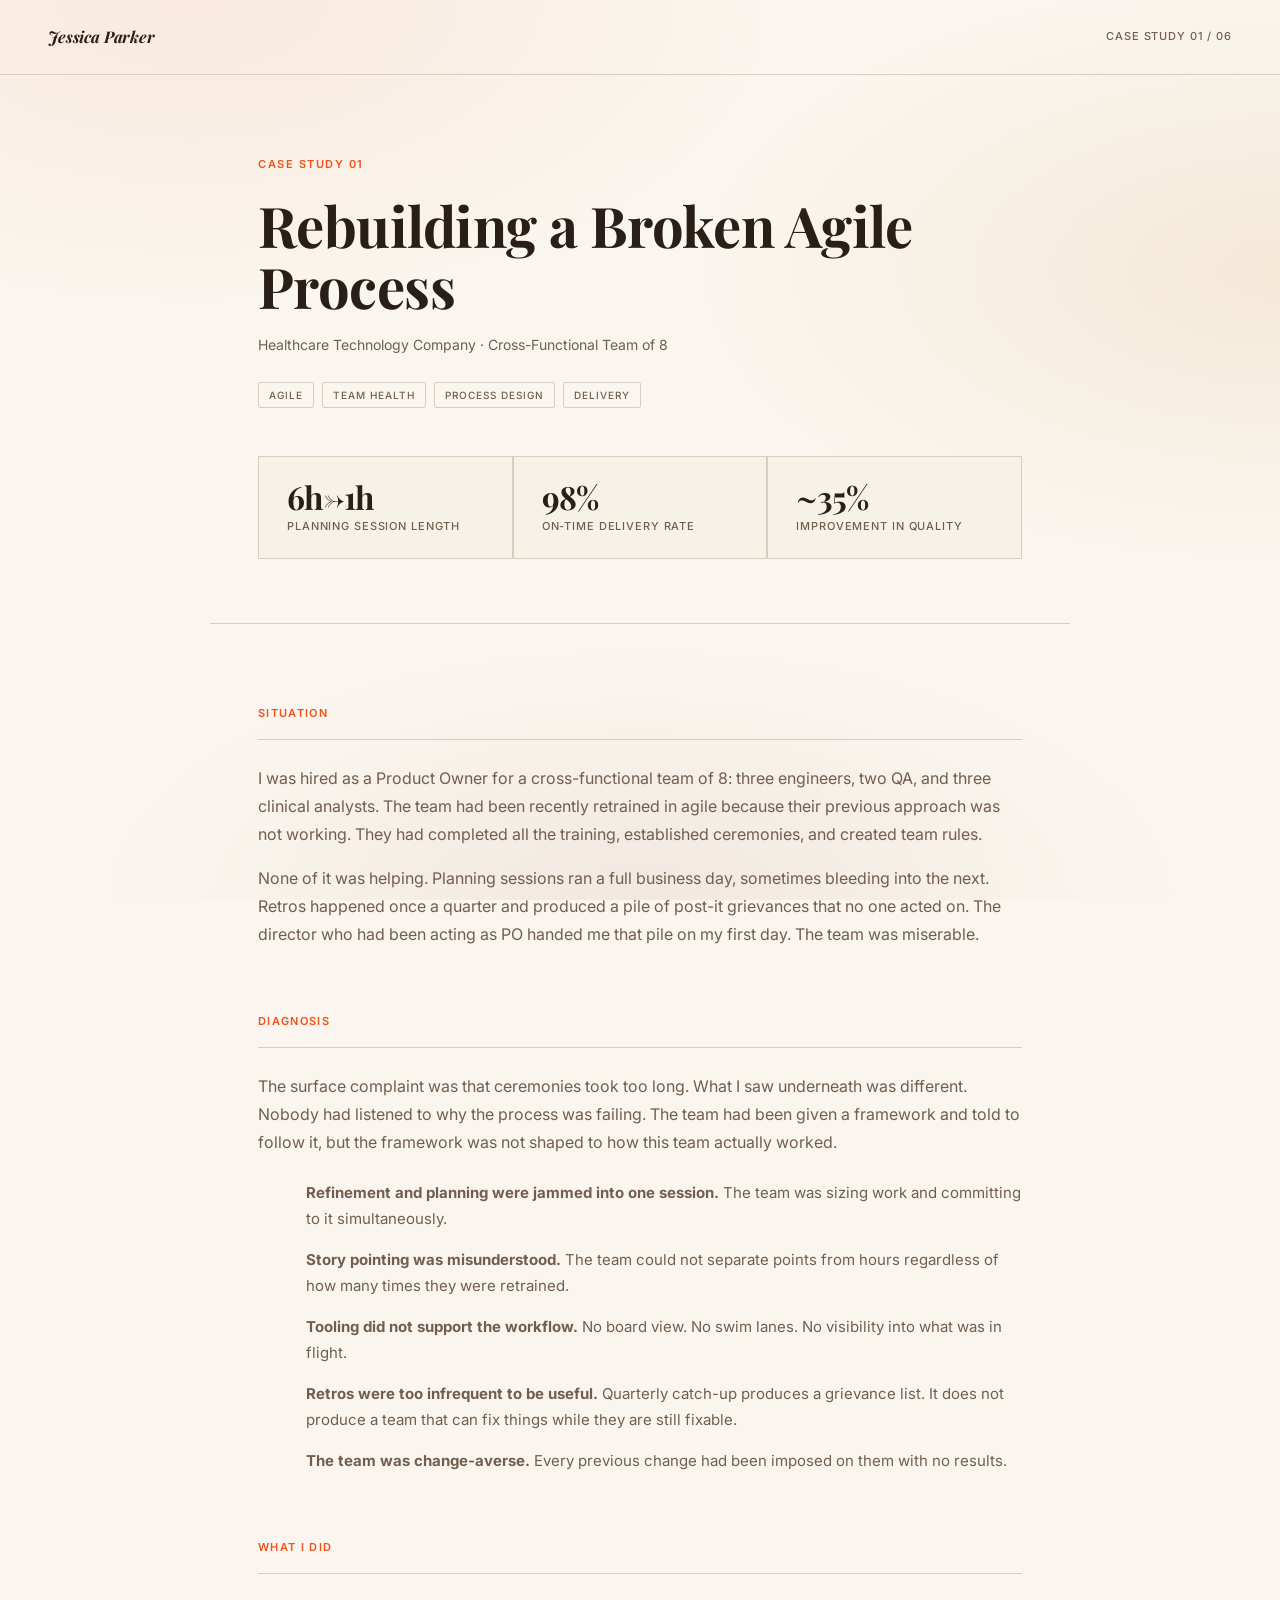
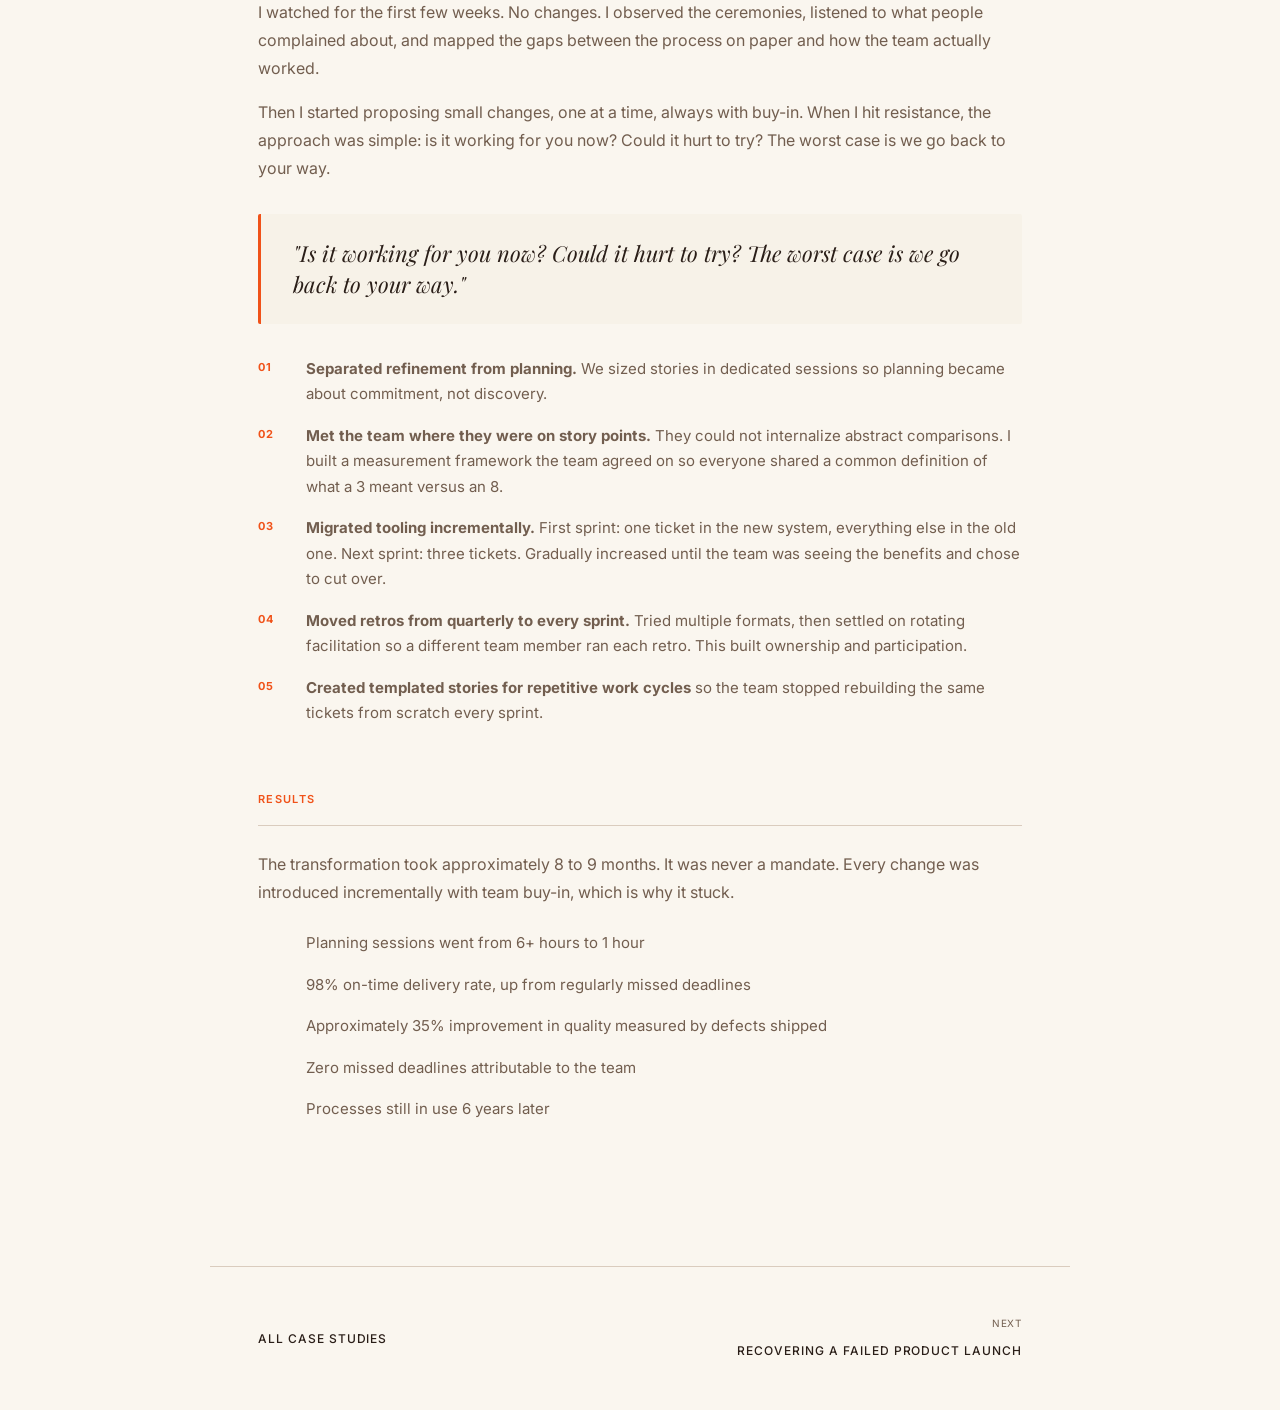
==== commit bf9c79fc: "Fix title and navigation labels in agile.html" ====
--- a/cases/agile.html
+++ b/cases/agile.html
@@ -3,7 +3,7 @@
 <head>
 <meta charset="UTF-8">
 <meta name="viewport" content="width=device-width, initial-scale=1.0">
-<title>Rebuilding a Broken Agile Process  Jessica Parker</title>
+<title>Rebuilding a Broken Agile Process  Jessica Parker</title>
 <link rel="preconnect" href="https://fonts.googleapis.com">
 <link rel="stylesheet" href="https://fonts.googleapis.com/css2?family=Playfair+Display:ital,wght@0,400;0,500;0,600;0,700;0,800;1,400;1,700&family=Inter:wght@300;400;500;600&family=DM+Mono:wght@400;500&display=swap">
 <link rel="stylesheet" href="../style.css">
@@ -12,8 +12,8 @@
 <body>
 
 <nav>
-  <a href="../index.html" class="nav-home"> Jessica Parker</a>
-  <span class="nav-label">Case Study 01 / 04</span>
+  <a href="../index.html" class="nav-home"> Jessica Parker</a>
+  <span class="nav-label">Case Study 01 / 06</span>
 </nav>
 
 <div class="case-header">
@@ -28,7 +28,7 @@
   </div>
   <div class="case-results-bar">
     <div class="result-item">
-      <div class="result-number">6h→1h</div>
+      <div class="result-number">6h→1h</div>
       <div class="result-label">Planning session length</div>
     </div>
     <div class="result-item">
@@ -55,23 +55,23 @@
     <p>The surface complaint was that ceremonies took too long. What I saw underneath was different. Nobody had listened to why the process was failing. The team had been given a framework and told to follow it, but the framework was not shaped to how this team actually worked.</p>
     <div class="action-list">
       <div class="action-item">
-        <span class="action-marker"></span>
+        <span class="action-marker"></span>
         <span class="action-text"><strong>Refinement and planning were jammed into one session.</strong> The team was sizing work and committing to it simultaneously.</span>
       </div>
       <div class="action-item">
-        <span class="action-marker"></span>
+        <span class="action-marker"></span>
         <span class="action-text"><strong>Story pointing was misunderstood.</strong> The team could not separate points from hours regardless of how many times they were retrained.</span>
       </div>
       <div class="action-item">
-        <span class="action-marker"></span>
+        <span class="action-marker"></span>
         <span class="action-text"><strong>Tooling did not support the workflow.</strong> No board view. No swim lanes. No visibility into what was in flight.</span>
       </div>
       <div class="action-item">
-        <span class="action-marker"></span>
+        <span class="action-marker"></span>
         <span class="action-text"><strong>Retros were too infrequent to be useful.</strong> Quarterly catch-up produces a grievance list. It does not produce a team that can fix things while they are still fixable.</span>
       </div>
       <div class="action-item">
-        <span class="action-marker"></span>
+        <span class="action-marker"></span>
         <span class="action-text"><strong>The team was change-averse.</strong> Every previous change had been imposed on them with no results.</span>
       </div>
     </div>
@@ -115,23 +115,23 @@
     <p>The transformation took approximately 8 to 9 months. It was never a mandate. Every change was introduced incrementally with team buy-in, which is why it stuck.</p>
     <div class="action-list">
       <div class="action-item">
-        <span class="action-marker"></span>
+        <span class="action-marker"></span>
         <span class="action-text">Planning sessions went from 6+ hours to 1 hour</span>
       </div>
       <div class="action-item">
-        <span class="action-marker"></span>
+        <span class="action-marker"></span>
         <span class="action-text">98% on-time delivery rate, up from regularly missed deadlines</span>
       </div>
       <div class="action-item">
-        <span class="action-marker"></span>
+        <span class="action-marker"></span>
         <span class="action-text">Approximately 35% improvement in quality measured by defects shipped</span>
       </div>
       <div class="action-item">
-        <span class="action-marker"></span>
+        <span class="action-marker"></span>
         <span class="action-text">Zero missed deadlines attributable to the team</span>
       </div>
       <div class="action-item">
-        <span class="action-marker"></span>
+        <span class="action-marker"></span>
         <span class="action-text">Processes still in use 6 years later</span>
       </div>
     </div>
@@ -140,226 +140,12 @@
 </div>
 
 <div class="nav-footer">
-  <a href="../index.html"> All Case Studies</a>
+  <a href="../index.html"> All Case Studies</a>
   <div class="nav-next">
     <span class="nav-next-label">Next</span>
-    <a href="launch.html">Recovering a Failed Product Launch </a>
+    <a href="launch.html">Recovering a Failed Product Launch </a>
   </div>
 </div>
 
 </body>
 </html>
-<!DOCTYPE html>
-<html lang="en">
-<head>
-<meta charset="UTF-8">
-<meta name="viewport" content="width=device-width, initial-scale=1.0">
-<title>Rebuilding a Broken Agile Process — Jessica Parker</title>
-<link rel="preconnect" href="https://fonts.googleapis.com">
-<link href="https://fonts.googleapis.com/css2?family=DM+Serif+Display:ital@0;1&family=DM+Sans:wght@300;400;500&family=DM+Mono:wght@400;500&display=swap" rel="stylesheet">
-<style>
-  *, *::before, *::after { box-sizing: border-box; margin: 0; padding: 0; }
-  :root {
-    --ink: #1a1a1a;
-    --ink-light: #5a5a5a;
-    --paper: #f8f6f1;
-    --rule: #d8d4cc;
-    --accent: #c25a2a;
-    --accent-light: #e8d4c8;
-    --white: #ffffff;
-  }
-  html { font-size: 16px; scroll-behavior: smooth; }
-  body { background: var(--paper); color: var(--ink); font-family: 'DM Sans', sans-serif; font-weight: 300; line-height: 1.6; -webkit-font-smoothing: antialiased; }
-
-  nav {
-    padding: 24px 48px;
-    border-bottom: 1px solid var(--rule);
-    display: flex;
-    justify-content: space-between;
-    align-items: center;
-  }
-  .nav-home {
-    font-family: 'DM Mono', monospace;
-    font-size: 12px;
-    letter-spacing: 0.08em;
-    text-transform: uppercase;
-    color: var(--ink);
-    text-decoration: none;
-  }
-  .nav-home:hover { color: var(--accent); }
-  .nav-label {
-    font-family: 'DM Mono', monospace;
-    font-size: 11px;
-    color: var(--ink-light);
-    letter-spacing: 0.06em;
-  }
-
-  .case-header {
-    max-width: 860px;
-    margin: 0 auto;
-    padding: 80px 48px 64px;
-    border-bottom: 1px solid var(--rule);
-  }
-  .case-eyebrow {
-    font-family: 'DM Mono', monospace;
-    font-size: 11px;
-    letter-spacing: 0.12em;
-    text-transform: uppercase;
-    color: var(--accent);
-    margin-bottom: 24px;
-  }
-  h1 {
-    font-family: 'DM Serif Display', serif;
-    font-size: clamp(36px, 5vw, 60px);
-    font-weight: 400;
-    line-height: 1.1;
-    letter-spacing: -0.02em;
-    margin-bottom: 24px;
-  }
-  .case-context-line {
-    font-size: 15px;
-    color: var(--ink-light);
-    margin-bottom: 40px;
-  }
-  .case-tags {
-    display: flex;
-    flex-wrap: wrap;
-    gap: 8px;
-    margin-bottom: 48px;
-  }
-  .tag {
-    font-family: 'DM Mono', monospace;
-    font-size: 10px;
-    letter-spacing: 0.08em;
-    text-transform: uppercase;
-    padding: 4px 10px;
-    border: 1px solid var(--rule);
-    color: var(--ink-light);
-  }
-  .case-results-bar {
-    display: grid;
-    grid-template-columns: repeat(3, 1fr);
-    gap: 2px;
-    background: var(--rule);
-    border: 1px solid var(--rule);
-  }
-  .result-item {
-    background: var(--paper);
-    padding: 28px 24px;
-  }
-  .result-number {
-    font-family: 'DM Serif Display', serif;
-    font-size: 36px;
-    color: var(--accent);
-    line-height: 1;
-    margin-bottom: 6px;
-    letter-spacing: -0.02em;
-  }
-  .result-label {
-    font-size: 12px;
-    color: var(--ink-light);
-    line-height: 1.4;
-  }
-
-  .case-body {
-    max-width: 860px;
-    margin: 0 auto;
-    padding: 80px 48px;
-  }
-  .case-section {
-    margin-bottom: 64px;
-  }
-  .section-label {
-    font-family: 'DM Mono', monospace;
-    font-size: 11px;
-    letter-spacing: 0.12em;
-    text-transform: uppercase;
-    color: var(--ink-light);
-    margin-bottom: 24px;
-    padding-bottom: 16px;
-    border-bottom: 1px solid var(--rule);
-  }
-  h2 {
-    font-family: 'DM Serif Display', serif;
-    font-size: 28px;
-    font-weight: 400;
-    line-height: 1.2;
-    letter-spacing: -0.01em;
-    margin-bottom: 20px;
-  }
-  p { font-size: 16px; line-height: 1.75; color: var(--ink-light); }
-  p + p { margin-top: 16px; }
-  p strong { color: var(--ink); font-weight: 500; }
-
-  .action-list {
-    margin-top: 24px;
-    display: flex;
-    flex-direction: column;
-    gap: 16px;
-  }
-  .action-item {
-    display: grid;
-    grid-template-columns: 32px 1fr;
-    gap: 16px;
-    align-items: start;
-  }
-  .action-marker {
-    font-family: 'DM Mono', monospace;
-    font-size: 11px;
-    color: var(--accent);
-    padding-top: 3px;
-  }
-  .action-text {
-    font-size: 15px;
-    line-height: 1.65;
-    color: var(--ink-light);
-  }
-  .action-text strong { color: var(--ink); font-weight: 500; }
-
-  .pullquote {
-    margin: 48px 0;
-    padding: 32px 36px;
-    border-left: 3px solid var(--accent);
-    background: var(--white);
-  }
-  .pullquote p {
-    font-family: 'DM Serif Display', serif;
-    font-size: 22px;
-    font-weight: 400;
-    line-height: 1.4;
-    color: var(--ink);
-    font-style: italic;
-  }
-
-  .nav-footer {
-    border-top: 1px solid var(--rule);
-    padding: 48px;
-    max-width: 860px;
-    margin: 0 auto;
-    display: flex;
-    justify-content: space-between;
-    align-items: center;
-    flex-wrap: wrap;
-    gap: 24px;
-  }
-  .nav-footer a {
-    font-family: 'DM Mono', monospace;
-    font-size: 12px;
-    letter-spacing: 0.08em;
-    text-transform: uppercase;
-    color: var(--ink);
-    text-decoration: none;
-  }
-  .nav-footer a:hover { color: var(--accent); }
-  .nav-next { text-align: right; }
-  .nav-next-label { font-size: 11px; color: var(--ink-light); display: block; margin-bottom: 6px; }
-
-  @media (max-width: 768px) {
-    nav, .case-header, .case-body, .nav-footer { padding-left: 24px; padding-right: 24px; }
-    .case-results-bar { grid-template-columns: 1fr; }
-  }
-</style>
-</head>
-<body>
-
-</html>
